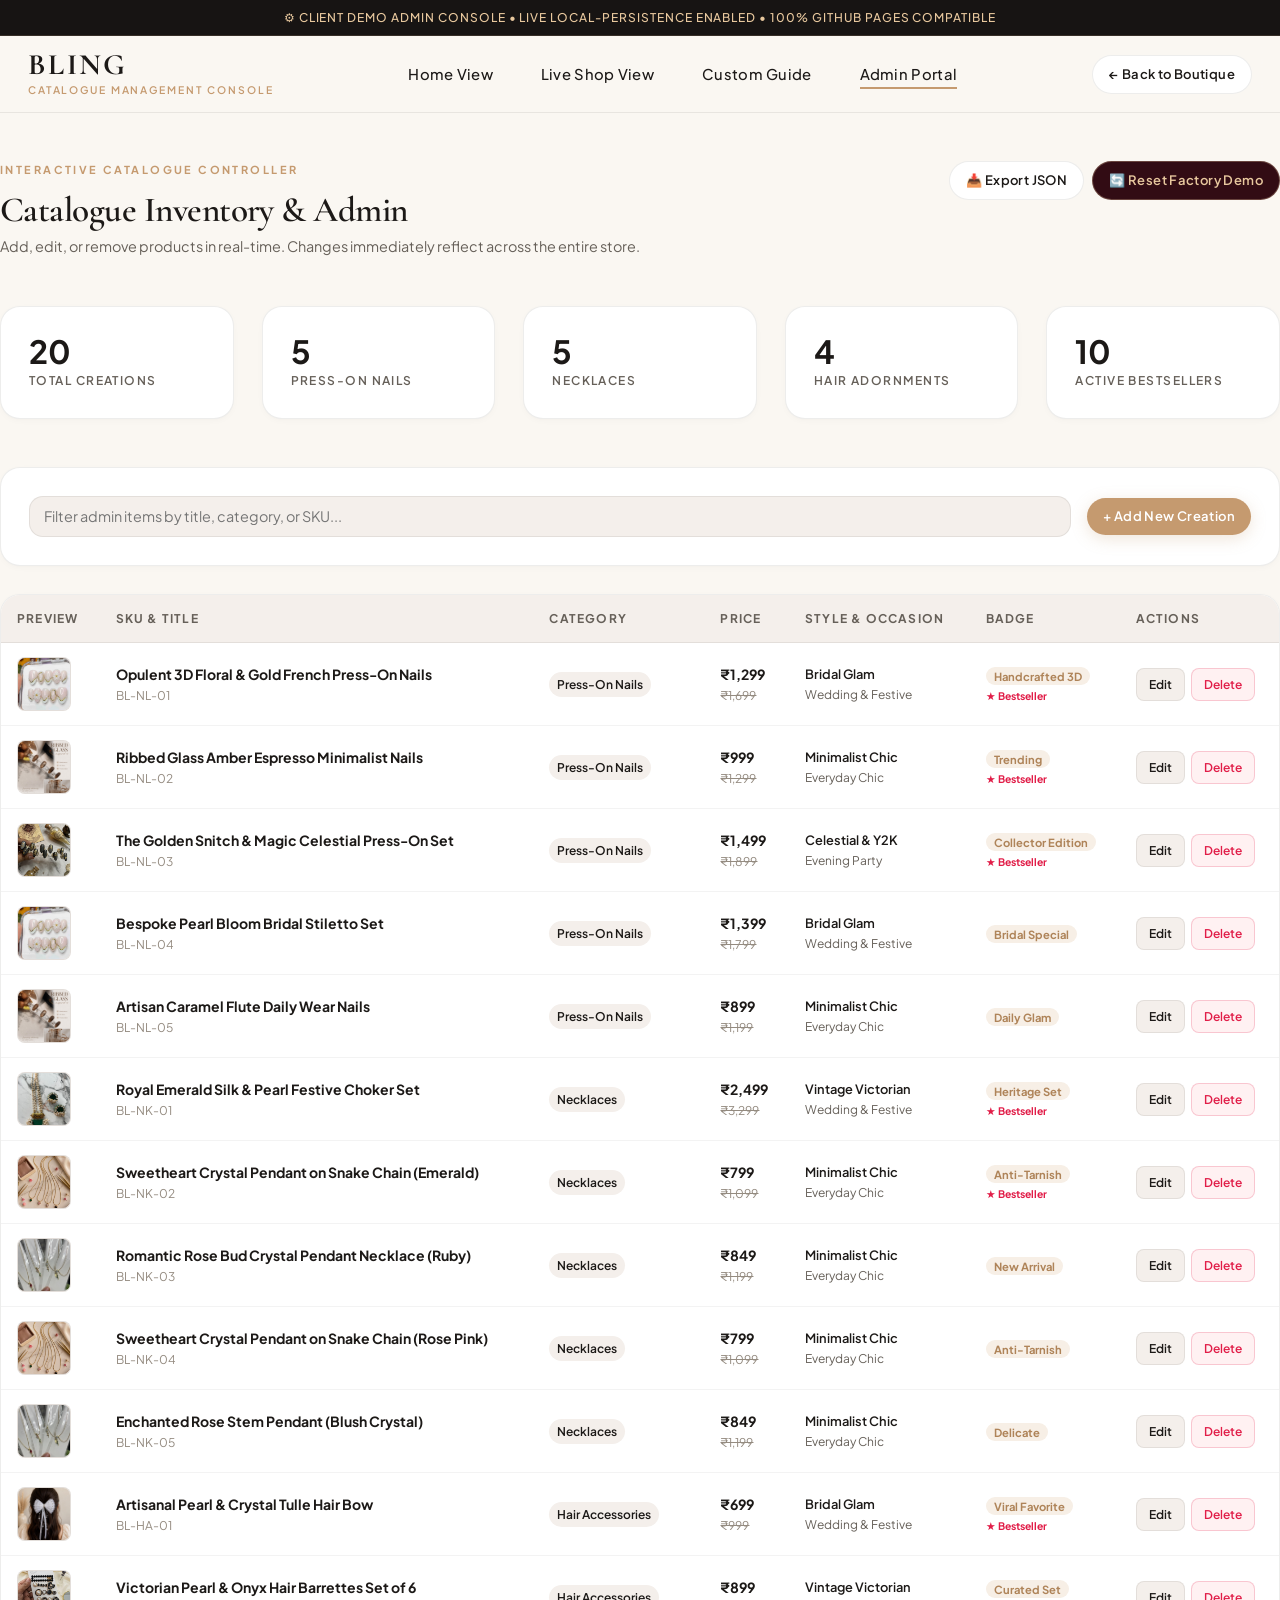
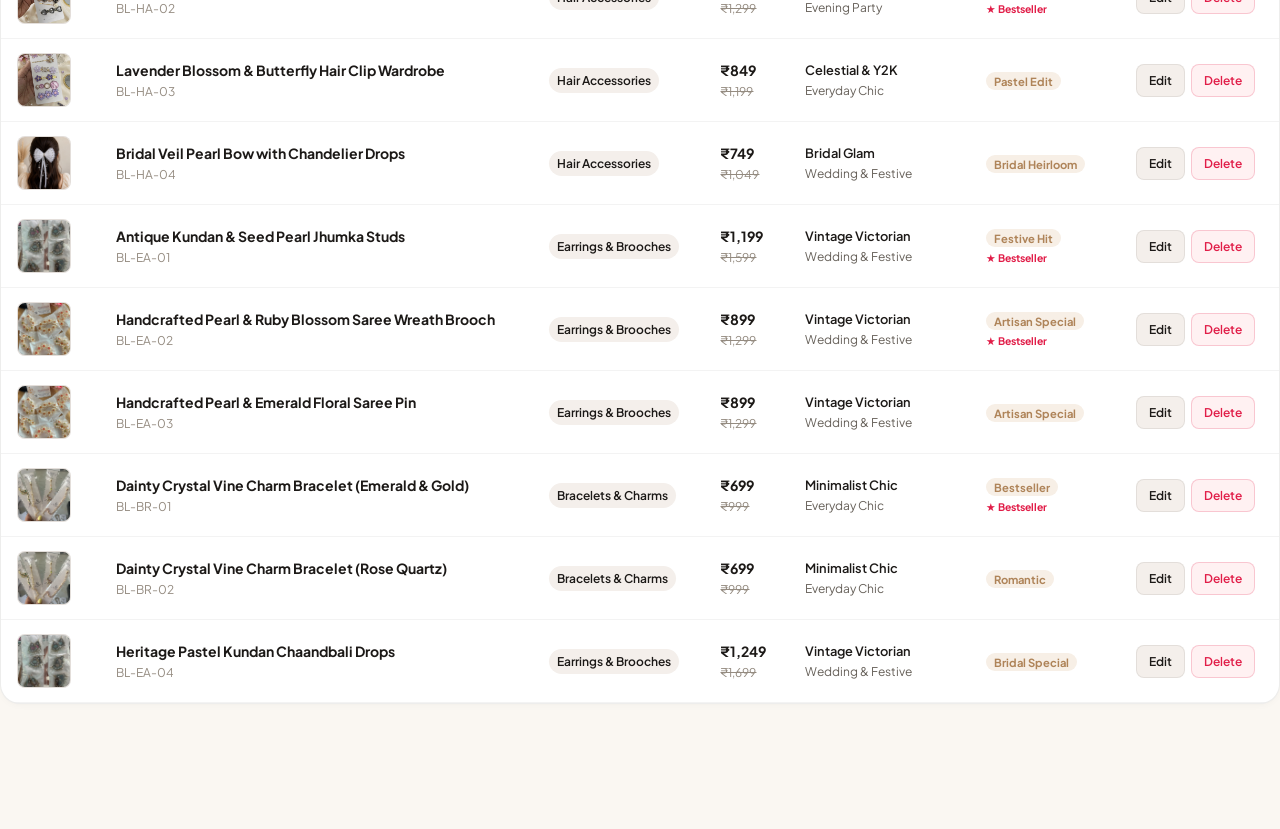
==== admin.html @ ae6ccb27 "First Commit" ====
<!DOCTYPE html>
<html lang="en">
<head>
  <meta charset="UTF-8" />
  <meta name="viewport" content="width=device-width, initial-scale=1.0" />
  <title>Admin Management Portal | BLING Boutique</title>
  <meta name="description" content="Manage the Bling Boutique catalogue. Add new handcrafted designs, edit prices and descriptions, or delete items. GitHub-Pages compatible." />
  
  <link rel="stylesheet" href="css/tokens.css" />
  <link rel="stylesheet" href="css/style.css" />
  <style>
    /* Admin Portal Aesthetics */
    .admin-dashboard {
      padding: var(--space-lg) 0 var(--space-2xl);
    }

    .admin-top-stats {
      display: grid;
      grid-template-columns: repeat(auto-fit, minmax(180px, 1fr));
      gap: var(--space-md);
      margin-bottom: var(--space-lg);
    }

    .stat-card {
      background: #FFFFFF;
      border: 1px solid var(--color-border);
      border-radius: var(--radius-lg);
      padding: var(--space-md);
      box-shadow: var(--shadow-sm);
    }

    .stat-value {
      font-size: 2rem;
      font-weight: 700;
      color: var(--color-text-main);
      line-height: 1;
      margin-bottom: 4px;
    }

    .stat-label {
      font-size: 0.75rem;
      text-transform: uppercase;
      letter-spacing: 0.12em;
      color: var(--color-text-muted);
      font-weight: 600;
    }

    .admin-toolbar {
      background: #FFFFFF;
      border: 1px solid var(--color-border);
      border-radius: var(--radius-lg);
      padding: var(--space-md);
      margin-bottom: var(--space-md);
      display: flex;
      flex-wrap: wrap;
      align-items: center;
      justify-content: space-between;
      gap: var(--space-sm);
      box-shadow: var(--shadow-sm);
    }

    .admin-table-container {
      background: #FFFFFF;
      border: 1px solid var(--color-border);
      border-radius: var(--radius-lg);
      overflow-x: auto;
      box-shadow: var(--shadow-sm);
    }

    .admin-table {
      width: 100%;
      border-collapse: collapse;
      text-align: left;
      font-size: 0.875rem;
    }

    .admin-table th {
      background: var(--color-bg-subtle);
      padding: 14px 16px;
      font-size: 0.75rem;
      text-transform: uppercase;
      letter-spacing: 0.1em;
      font-weight: 700;
      color: var(--color-text-muted);
      border-bottom: 1px solid var(--color-border);
    }

    .admin-table td {
      padding: 14px 16px;
      border-bottom: 1px solid rgba(28, 25, 23, 0.05);
      vertical-align: middle;
    }

    .admin-table tr:hover td {
      background: rgba(250, 247, 242, 0.6);
    }

    .thumb-cell {
      width: 54px;
      height: 54px;
      border-radius: var(--radius-sm);
      overflow: hidden;
      background: var(--color-bg-subtle);
      border: 1px solid var(--color-border);
    }

    .thumb-cell img {
      width: 100%;
      height: 100%;
      object-fit: cover;
    }

    .action-btn-group {
      display: flex;
      align-items: center;
      gap: 6px;
    }

    .btn-table-edit {
      padding: 6px 12px;
      border-radius: var(--radius-sm);
      background: var(--color-bg-subtle);
      color: var(--color-text-main);
      font-size: 0.75rem;
      font-weight: 600;
      border: 1px solid var(--color-border);
      transition: all var(--transition-fast);
    }

    .btn-table-edit:hover {
      background: var(--color-accent);
      color: #FFFFFF;
      border-color: var(--color-accent);
    }

    .btn-table-delete {
      padding: 6px 12px;
      border-radius: var(--radius-sm);
      background: #FFF1F2;
      color: #E11D48;
      font-size: 0.75rem;
      font-weight: 600;
      border: 1px solid rgba(225, 29, 72, 0.2);
      transition: all var(--transition-fast);
    }

    .btn-table-delete:hover {
      background: #E11D48;
      color: #FFFFFF;
    }

    /* Form Styles */
    .form-grid {
      display: grid;
      grid-template-columns: repeat(auto-fit, minmax(220px, 1fr));
      gap: var(--space-md);
      margin-bottom: var(--space-md);
    }

    .form-group label {
      display: block;
      font-size: 0.75rem;
      text-transform: uppercase;
      letter-spacing: 0.1em;
      font-weight: 700;
      color: var(--color-text-muted);
      margin-bottom: 6px;
    }

    .form-input, .form-select, .form-textarea {
      width: 100%;
      padding: 10px 14px;
      border-radius: var(--radius-md);
      background: var(--color-bg-subtle);
      border: 1px solid var(--color-border);
      font-size: 0.9rem;
      color: var(--color-text-main);
    }

    .form-input:focus, .form-select:focus, .form-textarea:focus {
      background: #FFFFFF;
      border-color: var(--color-accent);
      box-shadow: 0 0 0 3px var(--color-accent-glow);
    }

    .toast-notification {
      position: fixed;
      bottom: 24px;
      right: 24px;
      background: var(--color-luxury-band);
      color: var(--color-luxury-gold);
      padding: 12px 20px;
      border-radius: var(--radius-pill);
      font-size: 0.875rem;
      font-weight: 600;
      box-shadow: var(--shadow-hover);
      z-index: 150;
      display: flex;
      align-items: center;
      gap: 10px;
      transform: translateY(100px);
      opacity: 0;
      transition: all var(--transition-normal);
    }

    .toast-notification.show {
      transform: translateY(0);
      opacity: 1;
    }
  </style>
</head>
<body>

  <!-- Top Announcement Ribbon -->
  <div class="announcement-bar" style="background: #171413;">
    <span>⚙️ CLIENT DEMO ADMIN CONSOLE • LIVE LOCAL-PERSISTENCE ENABLED • 100% GITHUB PAGES COMPATIBLE</span>
  </div>

  <!-- Global Header -->
  <header class="site-header">
    <div class="container nav-wrap">
      <a href="index.html" class="brand-logo" aria-label="Bling Boutique Home">
        <span class="brand-name">BLING</span>
        <span class="brand-tagline">Catalogue Management Console</span>
      </a>

      <nav aria-label="Main Navigation">
        <ul class="nav-links">
          <li><a href="index.html" class="nav-link">Home View</a></li>
          <li><a href="shop.html" class="nav-link">Live Shop View</a></li>
          <li><a href="guide.html" class="nav-link">Custom Guide</a></li>
          <li><a href="admin.html" class="nav-link active">Admin Portal</a></li>
        </ul>
      </nav>

      <div class="header-actions">
        <a href="shop.html" class="btn btn-secondary btn-sm">
          ← Back to Boutique
        </a>
      </div>
    </div>
  </header>

  <!-- Admin Dashboard Container -->
  <main class="container admin-dashboard">
    
    <!-- Top Bar: Title & Demo Controls -->
    <div style="display: flex; justify-content: space-between; align-items: flex-start; margin-bottom: var(--space-lg); flex-wrap: wrap; gap: var(--space-sm);">
      <div>
        <span class="text-eyebrow">Interactive Catalogue Controller</span>
        <h1 class="text-h1" style="font-size: 2.2rem; margin-bottom: 4px;">Catalogue Inventory & Admin</h1>
        <p class="text-muted" style="font-size: 0.9rem;">
          Add, edit, or remove products in real-time. Changes immediately reflect across the entire store.
        </p>
      </div>

      <!-- Pitch Demo Reset & Export Buttons -->
      <div style="display: flex; gap: 8px; flex-wrap: wrap;">
        <button id="btn-export-json" class="btn btn-secondary btn-sm" title="Download current catalog as JSON">
          📥 Export JSON
        </button>
        <button id="btn-reset-demo" class="btn btn-wine btn-sm" title="Restore initial 20-item factory catalogue">
          🔄 Reset Factory Demo
        </button>
      </div>
    </div>

    <!-- Summary Metrics -->
    <div class="admin-top-stats">
      <div class="stat-card">
        <div class="stat-value" id="stat-total-products">20</div>
        <div class="stat-label">Total Creations</div>
      </div>
      <div class="stat-card">
        <div class="stat-value" id="stat-total-nails">5</div>
        <div class="stat-label">Press-On Nails</div>
      </div>
      <div class="stat-card">
        <div class="stat-value" id="stat-total-necklaces">5</div>
        <div class="stat-label">Necklaces</div>
      </div>
      <div class="stat-card">
        <div class="stat-value" id="stat-total-hair">4</div>
        <div class="stat-label">Hair Adornments</div>
      </div>
      <div class="stat-card">
        <div class="stat-value" id="stat-total-bestsellers">8</div>
        <div class="stat-label">Active Bestsellers</div>
      </div>
    </div>

    <!-- Action Toolbar & Search -->
    <div class="admin-toolbar">
      <div style="flex: 1; min-width: 260px;">
        <input 
          type="text" 
          id="admin-search-input" 
          class="form-input" 
          placeholder="Filter admin items by title, category, or SKU..."
          style="padding: 8px 14px;"
        />
      </div>

      <div style="display: flex; gap: 10px; align-items: center;">
        <button id="btn-open-add-modal" class="btn btn-primary btn-sm">
          + Add New Creation
        </button>
      </div>
    </div>

    <!-- Inventory Table View -->
    <div class="admin-table-container">
      <table class="admin-table">
        <thead>
          <tr>
            <th>Preview</th>
            <th>SKU & Title</th>
            <th>Category</th>
            <th>Price</th>
            <th>Style & Occasion</th>
            <th>Badge</th>
            <th>Actions</th>
          </tr>
        </thead>
        <tbody id="admin-table-body">
          <!-- Injected via js/admin.js -->
        </tbody>
      </table>
    </div>

  </main>

  <!-- Add / Edit Product Modal -->
  <div id="product-form-modal" class="modal-overlay" role="dialog" aria-modal="true">
    <div class="modal-container" style="max-width: 680px;">
      <button class="modal-close-btn" id="close-form-modal">✕</button>
      
      <h2 id="modal-form-title" class="text-h2" style="font-size: 1.6rem; margin-bottom: var(--space-md);">
        Add New Creation
      </h2>

      <form id="product-admin-form">
        <input type="hidden" id="form-product-id" value="" />

        <div class="form-grid">
          <div class="form-group" style="grid-column: 1 / -1;">
            <label for="form-title">Product Title *</label>
            <input type="text" id="form-title" class="form-input" placeholder="e.g. Celestial Golden Snitch Press-On Set" required />
          </div>

          <div class="form-group">
            <label for="form-category">Category *</label>
            <select id="form-category" class="form-select" required>
              <option value="nails">Press-On Nails</option>
              <option value="necklaces">Necklaces</option>
              <option value="hair">Hair Accessories</option>
              <option value="earrings">Earrings & Brooches</option>
              <option value="bracelets">Bracelets & Charms</option>
            </select>
          </div>

          <div class="form-group">
            <label for="form-price">Price (₹) *</label>
            <input type="number" id="form-price" class="form-input" placeholder="e.g. 1299" required min="100" />
          </div>

          <div class="form-group">
            <label for="form-orig-price">Original / MRP (₹)</label>
            <input type="number" id="form-orig-price" class="form-input" placeholder="e.g. 1699" min="100" />
          </div>

          <div class="form-group">
            <label for="form-style">Aesthetic Style</label>
            <select id="form-style" class="form-select">
              <option value="Bridal Glam">Bridal Glam</option>
              <option value="Minimalist Chic">Minimalist Chic</option>
              <option value="Vintage Victorian">Vintage Victorian</option>
              <option value="Celestial & Y2K">Celestial & Y2K</option>
            </select>
          </div>

          <div class="form-group">
            <label for="form-occasion">Occasion</label>
            <select id="form-occasion" class="form-select">
              <option value="Wedding & Festive">Wedding & Festive</option>
              <option value="Everyday Chic">Everyday Chic</option>
              <option value="Evening Party">Evening Party</option>
            </select>
          </div>

          <div class="form-group">
            <label for="form-badge">Card Badge</label>
            <input type="text" id="form-badge" class="form-input" placeholder="e.g. Handcrafted, Bestseller, New" />
          </div>
        </div>

        <!-- Image Selection: URL or Local Upload -->
        <div style="background: var(--color-bg-subtle); padding: 14px; border-radius: var(--radius-md); margin-bottom: var(--space-md); border: 1px solid var(--color-border);">
          <label style="display: block; font-size: 0.75rem; text-transform: uppercase; letter-spacing: 0.1em; font-weight: 700; color: var(--color-text-muted); margin-bottom: 6px;">
            Product Photography Source *
          </label>
          
          <div style="display: flex; gap: 10px; margin-bottom: 8px;">
            <input type="text" id="form-image-url" class="form-input" placeholder="Image URL or SampleImages path..." style="background: #FFFFFF;" />
          </div>

          <div style="display: flex; align-items: center; gap: 10px;">
            <span style="font-size: 0.75rem; color: var(--color-text-muted);">OR Upload from Device:</span>
            <input type="file" id="form-image-file" accept="image/*" style="font-size: 0.8rem;" />
          </div>

          <!-- Live Image Preview -->
          <div id="form-image-preview-box" style="margin-top: 10px; width: 80px; height: 80px; border-radius: var(--radius-sm); overflow: hidden; border: 1px solid var(--color-border); background: #FFFFFF; display: none;">
            <img id="form-image-preview-img" src="" style="width: 100%; height: 100%; object-fit: cover;" alt="Preview" />
          </div>
        </div>

        <div class="form-group" style="margin-bottom: var(--space-md);">
          <label for="form-description">Description & Details</label>
          <textarea id="form-description" class="form-textarea" rows="3" placeholder="Describe the handcrafted details, materials used, wear durability, and customization options..."></textarea>
        </div>

        <div style="display: flex; align-items: center; gap: 8px; margin-bottom: var(--space-lg);">
          <input type="checkbox" id="form-is-bestseller" style="width: 18px; height: 18px;" />
          <label for="form-is-bestseller" style="font-size: 0.875rem; font-weight: 600; cursor: pointer;">
            Feature as Bestseller on Flagship Home Page
          </label>
        </div>

        <div style="display: flex; justify-content: flex-end; gap: 10px;">
          <button type="button" class="btn btn-secondary btn-sm" id="btn-cancel-form">Cancel</button>
          <button type="submit" class="btn btn-primary btn-sm">Save Creation</button>
        </div>
      </form>
    </div>
  </div>

  <!-- Toast Alert -->
  <div id="toast" class="toast-notification">
    <span id="toast-message">Catalogue updated successfully!</span>
  </div>

  <!-- Scripts -->
  <script src="js/storage.js"></script>
  <script src="js/admin.js"></script>
</body>
</html>
---- css/tokens.css ----
/* ==========================================================================
   💎 BLING BOUTIQUE DESIGN TOKENS
   Tailored for Luxury Handcrafted Press-On Nails & Bespoke Jewelry
   ========================================================================== */

:root {
  /* --- Primary Color Palette --- */
  --color-bg-primary: #FAF7F2;       /* Warm editorial alabaster */
  --color-bg-surface: #FFFFFF;       /* Pure white card backgrounds */
  --color-bg-subtle: #F4EFEB;        /* Soft neutral card background */
  --color-bg-warm: #EFE8DF;          /* Warm contrast section background */
  
  --color-text-main: #1C1917;        /* Deep warm onyx (never pure #000) */
  --color-text-muted: #666059;       /* Secondary readable slate */
  --color-text-light: #948B80;       /* Footnotes, borders, badges */
  
  --color-accent: #C59A6F;           /* Artisan champagne gold */
  --color-accent-hover: #AF8459;     /* Deep gold hover */
  --color-accent-light: #F7EFE6;     /* Subtle tinted background badge */
  --color-accent-glow: rgba(197, 154, 111, 0.25);
  
  --color-luxury-band: #320C14;      /* Deep royal wine / burgundy */
  --color-luxury-band-dark: #22080D; /* Deepest burgundy for borders */
  --color-luxury-gold: #E8C89E;      /* Bright gold accent for dark bands */
  
  --color-success: #25D366;          /* WhatsApp brand green */
  --color-success-hover: #20BA5A;
  --color-danger: #D32F2F;
  
  --color-border: rgba(28, 25, 23, 0.08); /* 1px subtle hairline border */
  --color-border-hover: rgba(197, 154, 111, 0.45);
  --color-border-focus: #C59A6F;

  /* --- Typography Scale (Google Fonts) --- */
  --font-heading: 'Cormorant Garamond', Georgia, serif;
  --font-body: 'Plus Jakarta Sans', system-ui, -apple-system, BlinkMacSystemFont, 'Segoe UI', Roboto, sans-serif;
  --font-accent: 'Playfair Display', Georgia, serif;

  /* --- Fluid Spacing Scale (Mobile 320px -> Desktop 1440px) --- */
  --space-2xs: clamp(0.25rem, 0.2vw + 0.2rem, 0.375rem); /* 4px -> 6px */
  --space-xs:  clamp(0.5rem, 0.4vw + 0.4rem, 0.75rem);   /* 8px -> 12px */
  --space-sm:  clamp(0.75rem, 0.6vw + 0.6rem, 1rem);     /* 12px -> 16px */
  --space-md:  clamp(1.25rem, 1vw + 1rem, 1.75rem);      /* 20px -> 28px */
  --space-lg:  clamp(2rem, 2vw + 1.5rem, 3rem);          /* 32px -> 48px */
  --space-xl:  clamp(3.5rem, 4vw + 2.5rem, 5.5rem);      /* 56px -> 88px */
  --space-2xl: clamp(4.5rem, 6vw + 3rem, 8rem);          /* 72px -> 128px */

  /* --- Fluid Typography Scaling --- */
  --text-display: clamp(2.5rem, 5.5vw + 1rem, 4.75rem);   /* 40px -> 76px */
  --text-h1: clamp(2rem, 4vw + 1rem, 3.5rem);             /* 32px -> 56px */
  --text-h2: clamp(1.6rem, 2.8vw + 0.8rem, 2.5rem);       /* 26px -> 40px */
  --text-h3: clamp(1.25rem, 1.5vw + 0.75rem, 1.75rem);    /* 20px -> 28px */
  --text-h4: clamp(1rem, 0.8vw + 0.8rem, 1.25rem);        /* 16px -> 20px */
  --text-body: clamp(0.9375rem, 0.25vw + 0.875rem, 1.0625rem); /* 15px -> 17px */
  --text-sm: clamp(0.8125rem, 0.2vw + 0.75rem, 0.875rem); /* 13px -> 14px */
  --text-xs: 0.75rem;                                      /* 12px */
  --text-eyebrow: 0.6875rem;                               /* 11px uppercase */

  /* --- Elevation & Shadows --- */
  --shadow-sm: 0 2px 8px -2px rgba(28, 25, 23, 0.04), 0 1px 3px -1px rgba(28, 25, 23, 0.02);
  --shadow-card: 0 12px 32px -6px rgba(28, 25, 23, 0.06), 0 4px 12px -2px rgba(28, 25, 23, 0.03);
  --shadow-hover: 0 20px 48px -10px rgba(197, 154, 111, 0.2), 0 8px 24px -4px rgba(28, 25, 23, 0.06);
  --shadow-glass: 0 16px 36px -4px rgba(28, 25, 23, 0.12);
  --shadow-drawer: 0 25px 50px -12px rgba(28, 25, 23, 0.25);

  /* --- Border Radii --- */
  --radius-sm: 8px;
  --radius-md: 14px;
  --radius-lg: 20px;
  --radius-xl: 28px;
  --radius-pill: 9999px;

  /* --- Transitions & Animations --- */
  --ease-spring: cubic-bezier(0.16, 1, 0.3, 1);
  --ease-smooth: cubic-bezier(0.4, 0, 0.2, 1);
  --transition-fast: 180ms var(--ease-spring);
  --transition-normal: 300ms var(--ease-spring);
  --transition-smooth: 450ms var(--ease-spring);
  --transition-macro: 700ms var(--ease-spring);

  /* --- Container Max Widths --- */
  --container-max: 1320px;
  --container-narrow: 980px;
}
---- css/style.css ----
/* ==========================================================================
   💎 BLING BOUTIQUE MASTER STYLESHEET
   Luxury Editorial Aesthetic for Custom Nails & Handcrafted Adornments
   ========================================================================== */

@import url('https://fonts.googleapis.com/css2?family=Cormorant+Garamond:ital,wght@0,400;0,500;0,600;0,700;1,400&family=Plus+Jakarta+Sans:wght@300;400;500;600;700&display=swap');
@import url('./tokens.css');

/* --- Modern High-Performance Reset --- */
*, *::before, *::after {
  box-sizing: border-box;
  margin: 0;
  padding: 0;
}

html {
  -webkit-text-size-adjust: 100%;
  scroll-behavior: smooth;
  scroll-padding-top: 90px;
}

body {
  min-height: 100vh;
  min-height: 100dvh;
  background-color: var(--color-bg-primary);
  color: var(--color-text-main);
  font-family: var(--font-body);
  -webkit-font-smoothing: antialiased;
  -moz-osx-font-smoothing: grayscale;
  text-rendering: optimizeLegibility;
  overflow-x: hidden;
  line-height: 1.6;
}

img, picture, svg {
  display: block;
  max-width: 100%;
  height: auto;
}

a {
  color: inherit;
  text-decoration: none;
  transition: color var(--transition-fast);
}

button {
  font: inherit;
  cursor: pointer;
  border: none;
  background: none;
  outline: none;
}

input, select, textarea {
  font: inherit;
  color: inherit;
  border: none;
  outline: none;
}

/* Eliminate tap highlight on mobile */
* {
  -webkit-tap-highlight-color: transparent;
}

/* Accessibility Focus Ring */
:focus-visible {
  outline: 2px solid var(--color-accent);
  outline-offset: 3px;
  border-radius: var(--radius-sm);
}

/* --- Container & Layout Helpers --- */
.container {
  width: 100%;
  max-width: var(--container-max);
  margin: 0 auto;
  padding: 0 var(--space-md);
}

.container-narrow {
  width: 100%;
  max-width: var(--container-narrow);
  margin: 0 auto;
  padding: 0 var(--space-md);
}

.section {
  padding: var(--space-xl) 0;
}

.section-header {
  text-align: center;
  max-width: 680px;
  margin: 0 auto var(--space-lg);
}

/* --- Typography --- */
h1, h2, h3, h4, .font-heading {
  font-family: var(--font-heading);
  color: var(--color-text-main);
  line-height: 1.15;
  font-weight: 500;
}

.text-display {
  font-size: var(--text-display);
  font-weight: 600;
  letter-spacing: -0.02em;
  line-height: 1.05;
}

.text-h1 {
  font-size: var(--text-h1);
  font-weight: 600;
  letter-spacing: -0.015em;
}

.text-h2 {
  font-size: var(--text-h2);
  font-weight: 500;
  letter-spacing: -0.01em;
}

.text-h3 {
  font-size: var(--text-h3);
  font-weight: 600;
}

.text-eyebrow {
  font-family: var(--font-body);
  font-size: var(--text-eyebrow);
  text-transform: uppercase;
  letter-spacing: 0.22em;
  font-weight: 700;
  color: var(--color-accent);
  display: block;
  margin-bottom: var(--space-xs);
}

.text-lead {
  font-size: clamp(1.05rem, 0.4vw + 1rem, 1.25rem);
  color: var(--color-text-muted);
  line-height: 1.6;
}

.text-muted {
  color: var(--color-text-muted);
}

/* --- Announcement Ribbon --- */
.announcement-bar {
  background: var(--color-luxury-band);
  color: var(--color-luxury-gold);
  padding: 8px var(--space-sm);
  font-size: var(--text-xs);
  letter-spacing: 0.08em;
  text-align: center;
  font-weight: 500;
  border-bottom: 1px solid rgba(232, 200, 158, 0.15);
  display: flex;
  justify-content: center;
  align-items: center;
  gap: var(--space-md);
}

.announcement-bar a {
  color: #FFFFFF;
  text-decoration: underline;
  text-underline-offset: 3px;
}

/* --- Global Header & Navigation --- */
.site-header {
  position: sticky;
  top: 0;
  z-index: 90;
  background: rgba(250, 247, 242, 0.92);
  backdrop-filter: blur(14px);
  -webkit-backdrop-filter: blur(14px);
  border-bottom: 1px solid var(--color-border);
  transition: box-shadow var(--transition-normal);
}

.site-header.scrolled {
  box-shadow: var(--shadow-sm);
}

.nav-wrap {
  display: flex;
  align-items: center;
  justify-content: space-between;
  height: 76px;
}

.brand-logo {
  display: flex;
  flex-direction: column;
  align-items: flex-start;
}

.brand-name {
  font-family: var(--font-heading);
  font-size: 1.85rem;
  font-weight: 700;
  letter-spacing: 0.08em;
  color: var(--color-text-main);
  line-height: 1;
}

.brand-tagline {
  font-size: 0.65rem;
  text-transform: uppercase;
  letter-spacing: 0.18em;
  color: var(--color-accent);
  font-weight: 600;
  margin-top: 3px;
}

.nav-links {
  display: none;
  list-style: none;
  align-items: center;
  gap: var(--space-lg);
}

@media (min-width: 900px) {
  .nav-links {
    display: flex;
  }
}

.nav-link {
  font-size: 0.925rem;
  font-weight: 500;
  color: var(--color-text-main);
  position: relative;
  padding: 6px 0;
  letter-spacing: 0.02em;
}

.nav-link::after {
  content: '';
  position: absolute;
  bottom: 0;
  left: 0;
  width: 0%;
  height: 2px;
  background-color: var(--color-accent);
  transition: width var(--transition-normal);
}

.nav-link:hover::after,
.nav-link.active::after {
  width: 100%;
}

.nav-link.badge-link {
  display: inline-flex;
  align-items: center;
  gap: 6px;
}

.nav-link .badge-pulse {
  background: var(--color-luxury-band);
  color: var(--color-luxury-gold);
  font-size: 0.65rem;
  padding: 2px 7px;
  border-radius: var(--radius-pill);
  font-weight: 700;
  letter-spacing: 0.05em;
}

.header-actions {
  display: flex;
  align-items: center;
  gap: var(--space-sm);
}

.action-icon-btn {
  width: 44px;
  height: 44px;
  display: inline-flex;
  align-items: center;
  justify-content: center;
  border-radius: var(--radius-pill);
  color: var(--color-text-main);
  background: var(--color-bg-surface);
  border: 1px solid var(--color-border);
  transition: all var(--transition-fast);
  position: relative;
}

.action-icon-btn:hover {
  border-color: var(--color-accent);
  color: var(--color-accent);
  transform: translateY(-2px);
  box-shadow: var(--shadow-sm);
}

.action-badge-count {
  position: absolute;
  top: -2px;
  right: -2px;
  background: var(--color-accent);
  color: #FFFFFF;
  font-size: 0.65rem;
  font-weight: 700;
  width: 18px;
  height: 18px;
  border-radius: 50%;
  display: flex;
  align-items: center;
  justify-content: center;
}

.mobile-menu-btn {
  display: inline-flex;
  align-items: center;
  justify-content: center;
  width: 44px;
  height: 44px;
  border-radius: var(--radius-md);
  border: 1px solid var(--color-border);
  background: var(--color-bg-surface);
  color: var(--color-text-main);
}

@media (min-width: 900px) {
  .mobile-menu-btn {
    display: none;
  }
}

/* Mobile Slide-Out Drawer */
.mobile-drawer {
  position: fixed;
  top: 0;
  right: -100%;
  width: 84%;
  max-width: 360px;
  height: 100vh;
  height: 100dvh;
  background: var(--color-bg-primary);
  z-index: 100;
  box-shadow: var(--shadow-drawer);
  transition: right var(--transition-smooth);
  display: flex;
  flex-direction: column;
  padding: var(--space-md);
  overflow-y: auto;
}

.mobile-drawer.open {
  right: 0;
}

.mobile-drawer-header {
  display: flex;
  align-items: center;
  justify-content: space-between;
  padding-bottom: var(--space-md);
  border-bottom: 1px solid var(--color-border);
  margin-bottom: var(--space-md);
}

.mobile-drawer-nav {
  list-style: none;
  display: flex;
  flex-direction: column;
  gap: var(--space-sm);
}

.mobile-drawer-nav a {
  display: block;
  font-family: var(--font-heading);
  font-size: 1.4rem;
  padding: 8px 0;
  border-bottom: 1px solid rgba(28, 25, 23, 0.04);
}

.backdrop-overlay {
  position: fixed;
  inset: 0;
  background: rgba(18, 15, 13, 0.45);
  backdrop-filter: blur(4px);
  -webkit-backdrop-filter: blur(4px);
  z-index: 95;
  opacity: 0;
  visibility: hidden;
  transition: all var(--transition-normal);
}

.backdrop-overlay.active {
  opacity: 1;
  visibility: visible;
}

/* --- Buttons & Interactive Elements --- */
.btn {
  display: inline-flex;
  align-items: center;
  justify-content: center;
  gap: 8px;
  font-size: 0.9375rem;
  font-weight: 600;
  letter-spacing: 0.03em;
  padding: 13px 26px;
  border-radius: var(--radius-pill);
  transition: all var(--transition-fast);
  text-align: center;
  white-space: nowrap;
}

.btn-primary {
  background: var(--color-accent);
  color: #FFFFFF;
  box-shadow: 0 4px 16px var(--color-accent-glow);
}

.btn-primary:hover {
  background: var(--color-accent-hover);
  transform: translateY(-2px);
  box-shadow: 0 8px 24px var(--color-accent-glow);
}

.btn-secondary {
  background: var(--color-bg-surface);
  color: var(--color-text-main);
  border: 1px solid var(--color-border);
}

.btn-secondary:hover {
  border-color: var(--color-accent);
  color: var(--color-accent);
  transform: translateY(-2px);
}

.btn-wine {
  background: var(--color-luxury-band);
  color: var(--color-luxury-gold);
  border: 1px solid rgba(232, 200, 158, 0.3);
}

.btn-wine:hover {
  background: var(--color-luxury-band-dark);
  border-color: var(--color-luxury-gold);
  transform: translateY(-2px);
}

.btn-whatsapp {
  background: var(--color-success);
  color: #FFFFFF;
  box-shadow: 0 4px 16px rgba(37, 211, 102, 0.35);
}

.btn-whatsapp:hover {
  background: var(--color-success-hover);
  transform: translateY(-2px);
  box-shadow: 0 8px 24px rgba(37, 211, 102, 0.45);
}

.btn-sm {
  padding: 8px 16px;
  font-size: 0.8125rem;
}

/* --- Double Bezel Luxury Product Card --- */
.product-card {
  position: relative;
  background: var(--color-bg-surface);
  border: 1px solid var(--color-border);
  border-radius: var(--radius-lg);
  padding: var(--space-xs);
  transition: transform var(--transition-smooth), box-shadow var(--transition-smooth), border-color var(--transition-smooth);
  display: flex;
  flex-direction: column;
  height: 100%;
}

.product-card:hover {
  transform: translateY(-6px);
  box-shadow: var(--shadow-hover);
  border-color: var(--color-border-hover);
}

.product-image-wrap {
  position: relative;
  width: 100%;
  aspect-ratio: 1 / 1;
  border-radius: calc(var(--radius-lg) - var(--space-xs));
  overflow: hidden;
  background: var(--color-bg-subtle);
}

.product-image-wrap img {
  width: 100%;
  height: 100%;
  object-fit: cover;
  transition: transform var(--transition-macro);
}

.product-card:hover .product-image-wrap img {
  transform: scale(1.08);
}

.product-badge {
  position: absolute;
  top: 12px;
  left: 12px;
  background: rgba(255, 255, 255, 0.9);
  backdrop-filter: blur(8px);
  -webkit-backdrop-filter: blur(8px);
  padding: 4px 10px;
  border-radius: var(--radius-pill);
  font-size: var(--text-eyebrow);
  font-weight: 700;
  letter-spacing: 0.08em;
  color: var(--color-text-main);
  border: 1px solid rgba(255, 255, 255, 0.6);
  z-index: 2;
}

.product-wishlist-btn {
  position: absolute;
  top: 12px;
  right: 12px;
  width: 34px;
  height: 34px;
  border-radius: 50%;
  background: rgba(255, 255, 255, 0.9);
  backdrop-filter: blur(8px);
  display: flex;
  align-items: center;
  justify-content: center;
  border: 1px solid rgba(255, 255, 255, 0.6);
  color: var(--color-text-muted);
  transition: all var(--transition-fast);
  z-index: 2;
}

.product-wishlist-btn:hover,
.product-wishlist-btn.active {
  color: #E11D48;
  transform: scale(1.1);
}

.product-details {
  padding: var(--space-sm) var(--space-2xs) var(--space-2xs);
  display: flex;
  flex-direction: column;
  flex-grow: 1;
  gap: 6px;
}

.product-category-tag {
  font-size: var(--text-xs);
  text-transform: uppercase;
  letter-spacing: 0.12em;
  color: var(--color-accent);
  font-weight: 600;
}

.product-title {
  font-family: var(--font-heading);
  font-size: 1.25rem;
  font-weight: 600;
  line-height: 1.25;
  color: var(--color-text-main);
  display: -webkit-box;
  -webkit-line-clamp: 2;
  -webkit-box-orient: vertical;
  overflow: hidden;
}

.product-meta {
  display: flex;
  align-items: center;
  justify-content: space-between;
  margin-top: auto;
  padding-top: var(--space-xs);
}

.price-wrap {
  display: flex;
  align-items: baseline;
  gap: 8px;
}

.current-price {
  font-size: 1.15rem;
  font-weight: 700;
  color: var(--color-text-main);
}

.original-price {
  font-size: 0.85rem;
  color: var(--color-text-light);
  text-decoration: line-through;
}

.product-card-actions {
  display: grid;
  grid-template-columns: 1fr auto;
  gap: 8px;
  margin-top: var(--space-xs);
}

/* --- Responsive Product Grids --- */
.product-grid {
  display: grid;
  grid-template-columns: 1fr;
  gap: var(--space-md);
}

@media (min-width: 480px) {
  .product-grid {
    grid-template-columns: repeat(2, 1fr);
    gap: var(--space-md);
  }
}

@media (min-width: 768px) {
  .product-grid {
    grid-template-columns: repeat(3, 1fr);
    gap: var(--space-lg);
  }
}

@media (min-width: 1140px) {
  .product-grid {
    grid-template-columns: repeat(4, 1fr);
  }
}

/* --- Curated Collection Cards (Hero / Index) --- */
.collection-grid {
  display: grid;
  grid-template-columns: 1fr;
  gap: var(--space-md);
}

@media (min-width: 600px) {
  .collection-grid {
    grid-template-columns: repeat(2, 1fr);
  }
}

@media (min-width: 1024px) {
  .collection-grid {
    grid-template-columns: repeat(4, 1fr);
  }
}

.collection-card {
  position: relative;
  border-radius: var(--radius-xl);
  overflow: hidden;
  aspect-ratio: 4 / 5;
  background: var(--color-bg-subtle);
  border: 1px solid var(--color-border);
  transition: transform var(--transition-smooth), box-shadow var(--transition-smooth);
}

.collection-card:hover {
  transform: translateY(-8px);
  box-shadow: var(--shadow-hover);
}

.collection-card img {
  width: 100%;
  height: 100%;
  object-fit: cover;
  transition: transform var(--transition-macro);
}

.collection-card:hover img {
  transform: scale(1.08);
}

.collection-card-overlay {
  position: absolute;
  inset: 0;
  background: linear-gradient(180deg, rgba(28, 25, 23, 0.05) 0%, rgba(28, 25, 23, 0.75) 100%);
  display: flex;
  flex-direction: column;
  justify-content: flex-end;
  padding: var(--space-md);
  color: #FFFFFF;
}

.collection-title {
  font-family: var(--font-heading);
  font-size: 1.65rem;
  font-weight: 600;
  margin-bottom: 4px;
}

.collection-link {
  font-size: 0.8125rem;
  letter-spacing: 0.12em;
  text-transform: uppercase;
  color: var(--color-luxury-gold);
  display: inline-flex;
  align-items: center;
  gap: 6px;
  font-weight: 600;
}

/* --- Trust & Heritage Band --- */
.trust-band {
  background: var(--color-luxury-band);
  color: #FFFFFF;
  padding: var(--space-lg) 0;
  border-top: 1px solid var(--color-luxury-band-dark);
  border-bottom: 1px solid var(--color-luxury-band-dark);
}

.trust-grid {
  display: grid;
  grid-template-columns: 1fr;
  gap: var(--space-md);
}

@media (min-width: 600px) {
  .trust-grid {
    grid-template-columns: repeat(2, 1fr);
  }
}

@media (min-width: 1024px) {
  .trust-grid {
    grid-template-columns: repeat(4, 1fr);
  }
}

.trust-item {
  display: flex;
  align-items: center;
  gap: var(--space-sm);
  padding: var(--space-xs) 0;
}

.trust-icon-box {
  width: 50px;
  height: 50px;
  border-radius: var(--radius-md);
  background: rgba(232, 200, 158, 0.1);
  border: 1px solid rgba(232, 200, 158, 0.25);
  display: flex;
  align-items: center;
  justify-content: center;
  color: var(--color-luxury-gold);
  flex-shrink: 0;
}

.trust-title {
  font-family: var(--font-heading);
  font-size: 1.15rem;
  font-weight: 600;
  color: #FFFFFF;
  margin-bottom: 2px;
}

.trust-desc {
  font-size: 0.8rem;
  color: rgba(255, 255, 255, 0.7);
}

/* --- Filter Bar & Filter Pills --- */
.filter-wrapper {
  background: var(--color-bg-surface);
  border: 1px solid var(--color-border);
  border-radius: var(--radius-lg);
  padding: var(--space-sm);
  margin-bottom: var(--space-lg);
  box-shadow: var(--shadow-sm);
}

.filter-pills-row {
  display: flex;
  align-items: center;
  gap: 8px;
  overflow-x: auto;
  padding-bottom: 4px;
  scrollbar-width: none;
}

.filter-pills-row::-webkit-scrollbar {
  display: none;
}

.filter-pill {
  padding: 8px 18px;
  border-radius: var(--radius-pill);
  font-size: 0.875rem;
  font-weight: 500;
  background: var(--color-bg-subtle);
  color: var(--color-text-muted);
  border: 1px solid transparent;
  transition: all var(--transition-fast);
  white-space: nowrap;
}

.filter-pill:hover {
  color: var(--color-text-main);
  background: #FFFFFF;
  border-color: var(--color-border);
}

.filter-pill.active {
  background: var(--color-text-main);
  color: #FFFFFF;
}

/* --- Modal Dialog (Quick View & Forms) --- */
.modal-overlay {
  position: fixed;
  inset: 0;
  background: rgba(18, 15, 13, 0.6);
  backdrop-filter: blur(6px);
  -webkit-backdrop-filter: blur(6px);
  z-index: 120;
  display: flex;
  align-items: center;
  justify-content: center;
  padding: var(--space-sm);
  opacity: 0;
  visibility: hidden;
  transition: all var(--transition-normal);
}

.modal-overlay.active {
  opacity: 1;
  visibility: visible;
}

.modal-container {
  background: var(--color-bg-surface);
  border-radius: var(--radius-xl);
  border: 1px solid var(--color-border);
  box-shadow: var(--shadow-drawer);
  width: 100%;
  max-width: 820px;
  max-height: 90vh;
  overflow-y: auto;
  position: relative;
  transform: scale(0.95);
  transition: transform var(--transition-normal);
  padding: var(--space-lg);
}

.modal-overlay.active .modal-container {
  transform: scale(1);
}

.modal-close-btn {
  position: absolute;
  top: 18px;
  right: 18px;
  width: 38px;
  height: 38px;
  border-radius: 50%;
  background: var(--color-bg-subtle);
  display: flex;
  align-items: center;
  justify-content: center;
  color: var(--color-text-main);
  transition: all var(--transition-fast);
  z-index: 10;
}

.modal-close-btn:hover {
  background: var(--color-accent);
  color: #FFFFFF;
}

/* --- Floating Sticky Action Bar (Mobile Only) --- */
.mobile-sticky-action-bar {
  position: fixed;
  bottom: 16px;
  left: 16px;
  right: 16px;
  z-index: 85;
  display: flex;
  align-items: center;
  justify-content: space-between;
  gap: 12px;
  padding: 8px 12px;
  background: rgba(255, 255, 255, 0.92);
  backdrop-filter: blur(16px);
  -webkit-backdrop-filter: blur(16px);
  border: 1px solid rgba(255, 255, 255, 0.7);
  border-radius: var(--radius-pill);
  box-shadow: var(--shadow-glass);
}

@media (min-width: 768px) {
  .mobile-sticky-action-bar {
    display: none;
  }
}

/* --- Footer --- */
.site-footer {
  background: #171413;
  color: #FFFFFF;
  padding: var(--space-xl) 0 var(--space-md);
  border-top: 1px solid rgba(255, 255, 255, 0.08);
}

.footer-grid {
  display: grid;
  grid-template-columns: 1fr;
  gap: var(--space-lg);
  margin-bottom: var(--space-xl);
}

@media (min-width: 600px) {
  .footer-grid {
    grid-template-columns: repeat(2, 1fr);
  }
}

@media (min-width: 1024px) {
  .footer-grid {
    grid-template-columns: 2fr 1fr 1fr 1.5fr;
  }
}

.footer-brand h3 {
  font-family: var(--font-heading);
  font-size: 2rem;
  color: #FFFFFF;
  margin-bottom: 8px;
}

.footer-column h4 {
  font-family: var(--font-body);
  font-size: 0.925rem;
  text-transform: uppercase;
  letter-spacing: 0.15em;
  color: var(--color-accent);
  margin-bottom: var(--space-sm);
  font-weight: 700;
}

.footer-links {
  list-style: none;
  display: flex;
  flex-direction: column;
  gap: 10px;
}

.footer-links a {
  color: rgba(255, 255, 255, 0.7);
  font-size: 0.9rem;
  transition: color var(--transition-fast);
}

.footer-links a:hover {
  color: var(--color-luxury-gold);
}

.footer-bottom {
  padding-top: var(--space-md);
  border-top: 1px solid rgba(255, 255, 255, 0.08);
  display: flex;
  flex-direction: column;
  gap: 12px;
  align-items: center;
  justify-content: space-between;
  font-size: 0.8125rem;
  color: rgba(255, 255, 255, 0.5);
}

@media (min-width: 768px) {
  .footer-bottom {
    flex-direction: row;
  }
}

/* Reduced Motion Preference */
@media (prefers-reduced-motion: reduce) {
  *, *::before, *::after {
    animation-duration: 0.01ms !important;
    animation-iteration-count: 1 !important;
    transition-duration: 0.01ms !important;
    scroll-behavior: auto !important;
  }
}
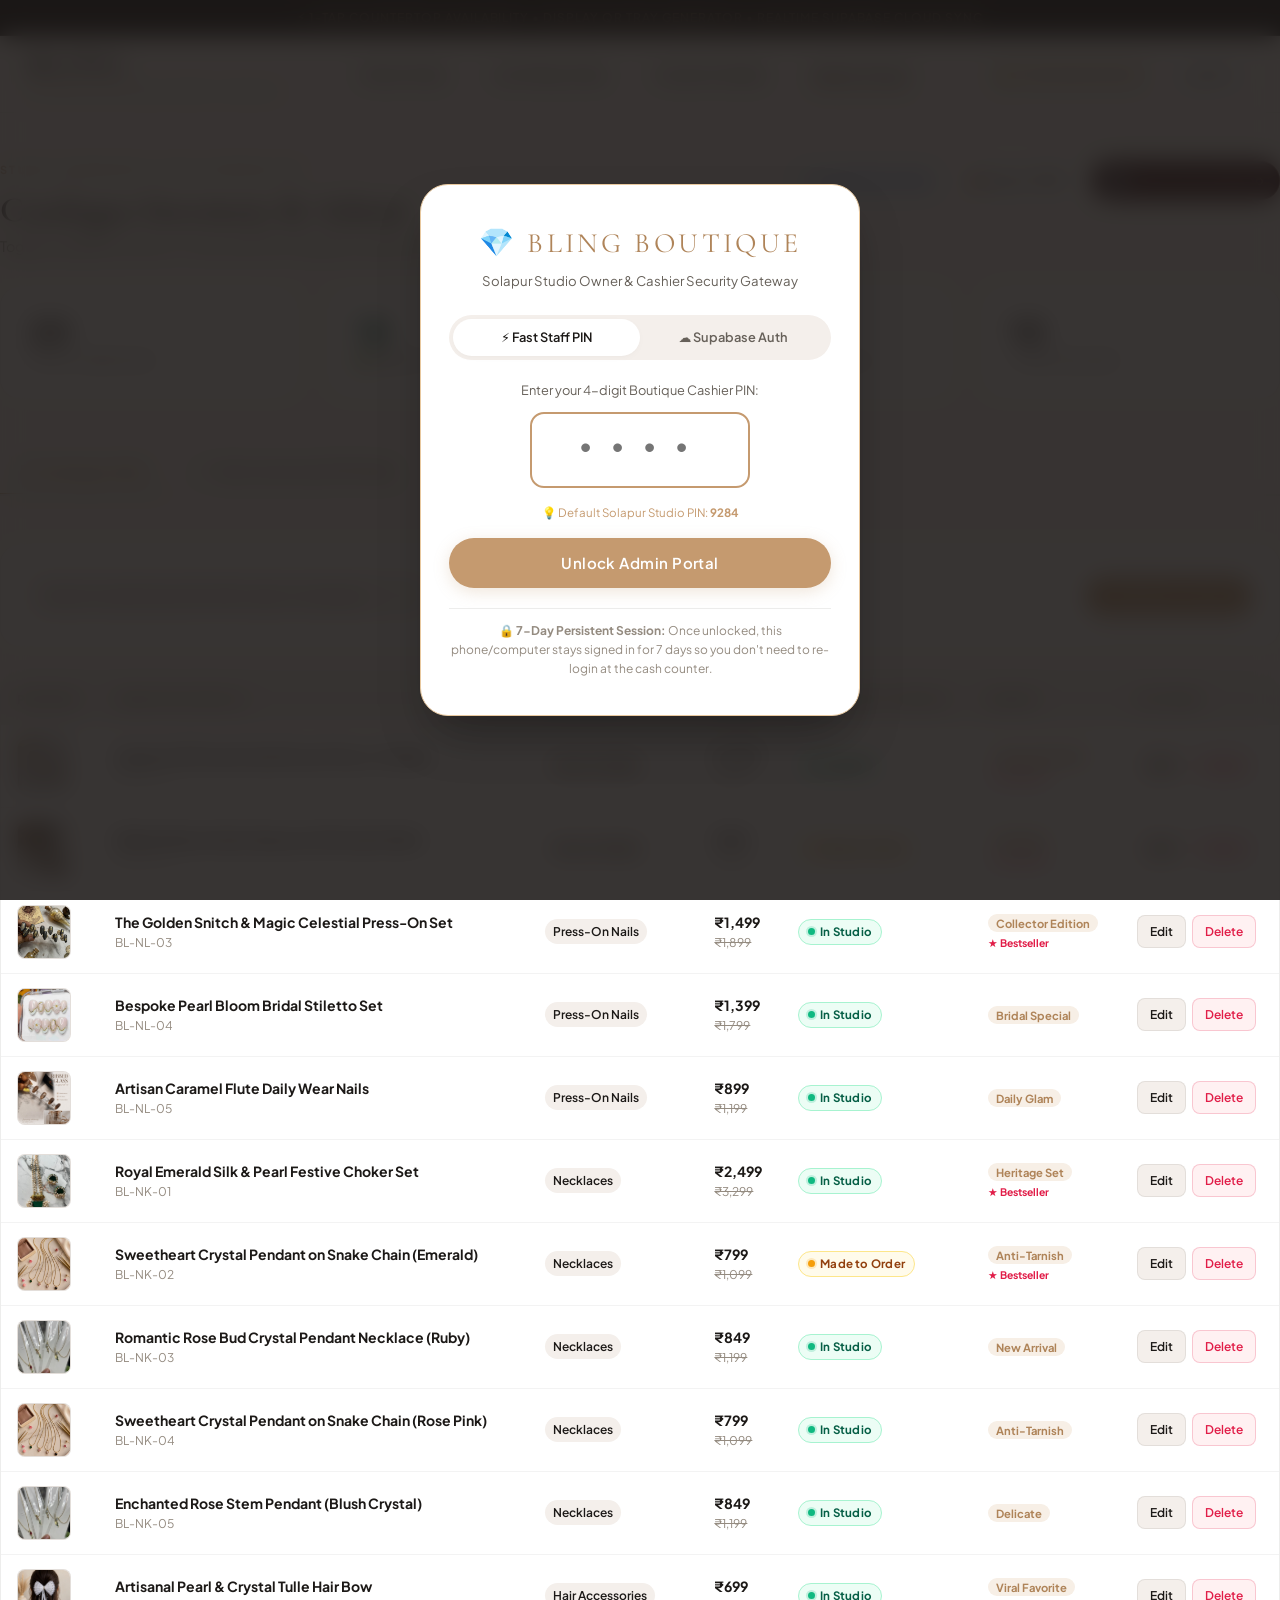
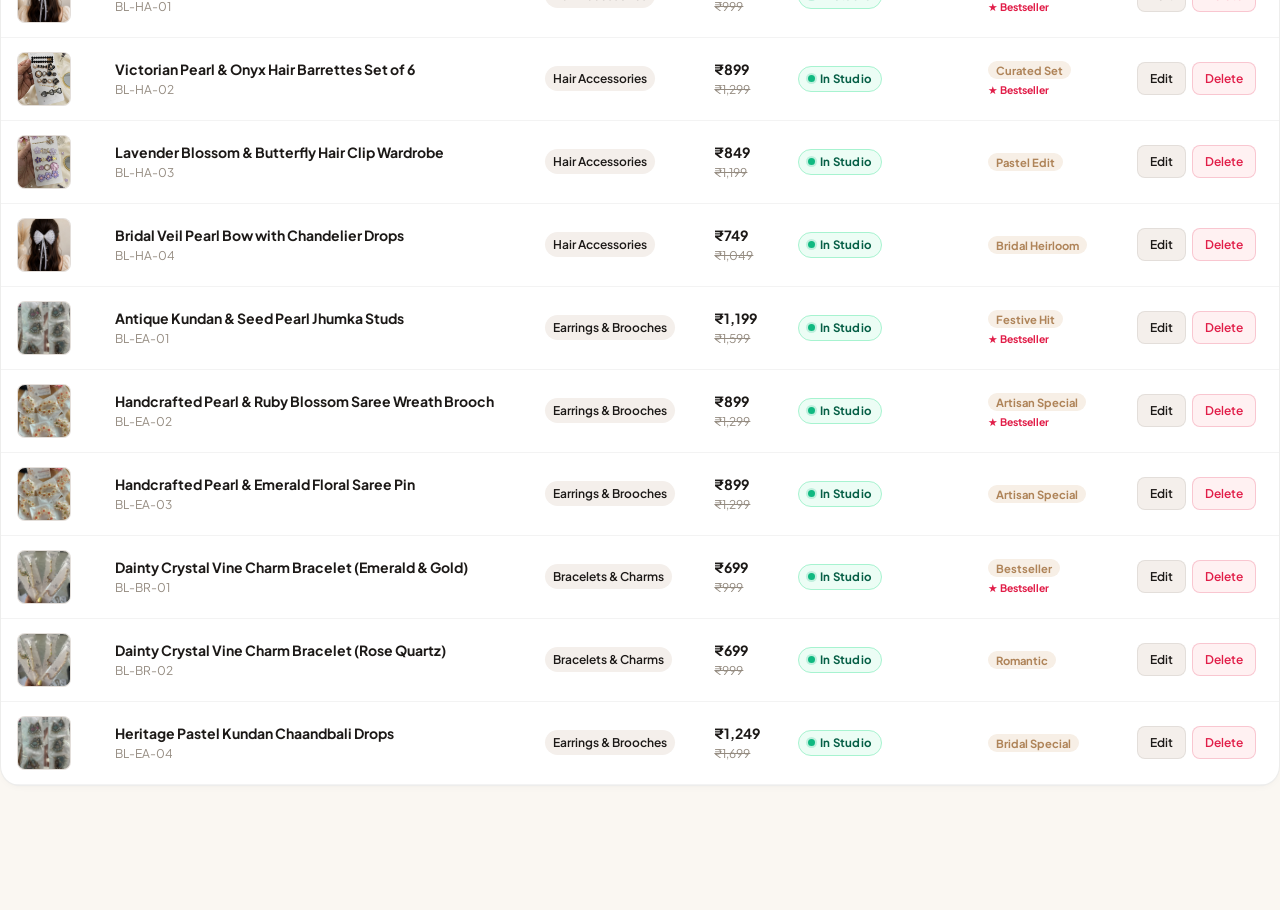
==== commit d396c267: "feat: add 1-tap countertop availability, QR tray tags, and Supabase hybrid sync" ====
--- a/admin.html
+++ b/admin.html
@@ -4,7 +4,7 @@
   <meta charset="UTF-8" />
   <meta name="viewport" content="width=device-width, initial-scale=1.0" />
   <title>Admin Management Portal | BLING Boutique</title>
-  <meta name="description" content="Manage the Bling Boutique catalogue. Add new handcrafted designs, edit prices and descriptions, or delete items. GitHub-Pages compatible." />
+  <meta name="description" content="Manage the Bling Boutique catalogue. 1-Tap Countertop availability status toggle, Display QR Tray generator, and Supabase cloud sync." />
   
   <link rel="stylesheet" href="css/tokens.css" />
   <link rel="stylesheet" href="css/style.css" />
@@ -125,6 +125,7 @@
       font-weight: 600;
       border: 1px solid var(--color-border);
       transition: all var(--transition-fast);
+      cursor: pointer;
     }
 
     .btn-table-edit:hover {
@@ -142,6 +143,7 @@
       font-weight: 600;
       border: 1px solid rgba(225, 29, 72, 0.2);
       transition: all var(--transition-fast);
+      cursor: pointer;
     }
 
     .btn-table-delete:hover {
@@ -194,7 +196,7 @@
       font-size: 0.875rem;
       font-weight: 600;
       box-shadow: var(--shadow-hover);
-      z-index: 150;
+      z-index: 10050;
       display: flex;
       align-items: center;
       gap: 10px;
@@ -207,21 +209,87 @@
       transform: translateY(0);
       opacity: 1;
     }
+
+    .cloud-status-indicator {
+      display: inline-flex;
+      align-items: center;
+      gap: 6px;
+      padding: 4px 10px;
+      border-radius: var(--radius-pill);
+      font-size: 0.75rem;
+      font-weight: 600;
+    }
+
+    .cloud-online {
+      background: #ECFDF5;
+      color: #065F46;
+      border: 1px solid #A7F3D0;
+    }
+
+    .cloud-local {
+      background: #EFF6FF;
+      color: #1E40AF;
+      border: 1px solid #BFDBFE;
+    }
   </style>
 </head>
 <body>
 
+  <!-- 🔒 7-Day Admin Security Gateway Overlay -->
+  <div id="admin-auth-overlay" class="admin-auth-overlay">
+    <div class="admin-auth-card">
+      <div class="auth-brand-logo">💎 BLING BOUTIQUE</div>
+      <div class="auth-subtitle">Solapur Studio Owner & Cashier Security Gateway</div>
+
+      <div class="auth-tabs">
+        <button type="button" class="auth-tab active" id="tab-auth-pin" onclick="window.switchAuthTab('pin')">⚡ Fast Staff PIN</button>
+        <button type="button" class="auth-tab" id="tab-auth-email" onclick="window.switchAuthTab('email')">☁️ Supabase Auth</button>
+      </div>
+
+      <!-- Option 1: Fast-Access PIN Form -->
+      <form id="auth-pin-form">
+        <p style="font-size: 0.8rem; color: var(--color-text-muted); margin-bottom: 12px;">
+          Enter your 4-digit Boutique Cashier PIN:
+        </p>
+        <input type="password" id="auth-pin-input" class="auth-pin-input" maxlength="4" placeholder="••••" autocomplete="off" autofocus />
+        <div style="font-size: 0.72rem; color: var(--color-accent); margin-bottom: 16px;">
+          💡 Default Solapur Studio PIN: <strong>9284</strong>
+        </div>
+        <button type="submit" class="btn btn-primary" style="width: 100%;">Unlock Admin Portal</button>
+      </form>
+
+      <!-- Option 2: Supabase Email Login Form -->
+      <form id="auth-email-form" style="display: none;">
+        <div class="form-group" style="text-align: left; margin-bottom: 12px;">
+          <label for="auth-email-input">Admin Email</label>
+          <input type="email" id="auth-email-input" class="form-input" placeholder="poonam@blingfashion.in" />
+        </div>
+        <div class="form-group" style="text-align: left; margin-bottom: 16px;">
+          <label for="auth-password-input">Password</label>
+          <input type="password" id="auth-password-input" class="form-input" placeholder="••••••••" />
+        </div>
+        <button type="submit" class="btn btn-primary" style="width: 100%;">Verify with Supabase</button>
+      </form>
+
+      <div id="auth-error-msg" style="color: #E11D48; font-size: 0.8rem; margin-top: 12px; display: none; font-weight: 600;"></div>
+
+      <div style="margin-top: 20px; font-size: 0.75rem; color: var(--color-text-light); border-top: 1px solid var(--color-border); padding-top: 12px;">
+        🔒 <strong>7-Day Persistent Session:</strong> Once unlocked, this phone/computer stays signed in for 7 days so you don't need to re-login at the cash counter.
+      </div>
+    </div>
+  </div>
+
   <!-- Top Announcement Ribbon -->
-  <div class="announcement-bar" style="background: #171413;">
-    <span>⚙️ CLIENT DEMO ADMIN CONSOLE • LIVE LOCAL-PERSISTENCE ENABLED • 100% GITHUB PAGES COMPATIBLE</span>
+  <div class="announcement-bar no-print" style="background: #171413;">
+    <span>⚡ 1-TAP COUNTERTOP AVAILABILITY • DISPLAY QR TRAY GENERATOR • REALTIME SUPABASE CLOUD SYNC</span>
   </div>
 
   <!-- Global Header -->
-  <header class="site-header">
+  <header class="site-header no-print">
     <div class="container nav-wrap">
       <a href="index.html" class="brand-logo" aria-label="Bling Boutique Home">
         <span class="brand-name">BLING</span>
-        <span class="brand-tagline">Catalogue Management Console</span>
+        <span class="brand-tagline">Solapur Boutique Admin Console</span>
       </a>
 
       <nav aria-label="Main Navigation">
@@ -234,9 +302,12 @@
       </nav>
 
       <div class="header-actions">
-        <a href="shop.html" class="btn btn-secondary btn-sm">
-          ← Back to Boutique
-        </a>
+        <span id="session-badge" class="session-indicator-badge" title="Session stays active for 7 days">
+          🔒 7-Day Session Active
+        </span>
+        <button id="btn-admin-logout" class="btn btn-secondary btn-sm" title="Log out from admin session">
+          Log Out
+        </button>
       </div>
     </div>
   </header>
@@ -244,18 +315,21 @@
   <!-- Admin Dashboard Container -->
   <main class="container admin-dashboard">
     
-    <!-- Top Bar: Title & Demo Controls -->
-    <div style="display: flex; justify-content: space-between; align-items: flex-start; margin-bottom: var(--space-lg); flex-wrap: wrap; gap: var(--space-sm);">
+    <!-- Top Bar: Title & Mode Indicator -->
+    <div class="no-print" style="display: flex; justify-content: space-between; align-items: flex-start; margin-bottom: var(--space-md); flex-wrap: wrap; gap: var(--space-sm);">
       <div>
-        <span class="text-eyebrow">Interactive Catalogue Controller</span>
+        <span class="text-eyebrow">Studio Inventory & POS Controller</span>
         <h1 class="text-h1" style="font-size: 2.2rem; margin-bottom: 4px;">Catalogue Inventory & Admin</h1>
         <p class="text-muted" style="font-size: 0.9rem;">
-          Add, edit, or remove products in real-time. Changes immediately reflect across the entire store.
+          Toggle availability status in 1.5 seconds, print display tray QR cards, or manage catalog details.
         </p>
       </div>
 
-      <!-- Pitch Demo Reset & Export Buttons -->
-      <div style="display: flex; gap: 8px; flex-wrap: wrap;">
+      <!-- Cloud Sync & Global Controls -->
+      <div style="display: flex; gap: 8px; flex-wrap: wrap; align-items: center;">
+        <span id="cloud-status-badge" class="cloud-status-indicator cloud-local">
+          ⚡ Local Demo Mode
+        </span>
         <button id="btn-export-json" class="btn btn-secondary btn-sm" title="Download current catalog as JSON">
           📥 Export JSON
         </button>
@@ -266,90 +340,226 @@
     </div>
 
     <!-- Summary Metrics -->
-    <div class="admin-top-stats">
+    <div class="admin-top-stats no-print">
       <div class="stat-card">
         <div class="stat-value" id="stat-total-products">20</div>
         <div class="stat-label">Total Creations</div>
       </div>
       <div class="stat-card">
-        <div class="stat-value" id="stat-total-nails">5</div>
-        <div class="stat-label">Press-On Nails</div>
+        <div class="stat-value" id="stat-in-stock" style="color: #065F46;">18</div>
+        <div class="stat-label">🟢 Ready in Studio</div>
       </div>
       <div class="stat-card">
-        <div class="stat-value" id="stat-total-necklaces">5</div>
-        <div class="stat-label">Necklaces</div>
-      </div>
-      <div class="stat-card">
-        <div class="stat-value" id="stat-total-hair">4</div>
-        <div class="stat-label">Hair Adornments</div>
+        <div class="stat-value" id="stat-made-to-order" style="color: #92400E;">2</div>
+        <div class="stat-label">🟡 Made to Order (Sold)</div>
       </div>
       <div class="stat-card">
         <div class="stat-value" id="stat-total-bestsellers">8</div>
-        <div class="stat-label">Active Bestsellers</div>
+        <div class="stat-label">★ Bestsellers</div>
       </div>
     </div>
 
-    <!-- Action Toolbar & Search -->
-    <div class="admin-toolbar">
-      <div style="flex: 1; min-width: 260px;">
-        <input 
-          type="text" 
-          id="admin-search-input" 
-          class="form-input" 
-          placeholder="Filter admin items by title, category, or SKU..."
-          style="padding: 8px 14px;"
-        />
-      </div>
-
-      <div style="display: flex; gap: 10px; align-items: center;">
-        <button id="btn-open-add-modal" class="btn btn-primary btn-sm">
+    <!-- Top Admin Tabs Navigation -->
+    <div class="admin-tab-nav no-print">
+      <button class="admin-tab-btn active" data-tab="tab-table">
+        📋 Catalogue Table
+      </button>
+      <button class="admin-tab-btn" data-tab="tab-countertop">
+        ⚡ 1-Tap Countertop POS Mode
+      </button>
+      <button class="admin-tab-btn" data-tab="tab-qr">
+        🖨️ Display QR Tray Tags
+      </button>
+      <button class="admin-tab-btn" data-tab="tab-cloud">
+        ⚙️ Cloud Sync & Security
+      </button>
+    </div>
+
+    <!-- =========================================================================
+         TAB 1: CATALOGUE TABLE MANAGEMENT VIEW
+         ========================================================================= -->
+    <section id="view-table" class="admin-tab-content">
+      <div class="admin-toolbar">
+        <div style="display: flex; gap: 10px; align-items: center; flex: 1; max-width: 400px;">
+          <input 
+            type="search" 
+            id="admin-search-input" 
+            class="form-input" 
+            placeholder="Search creations by title, SKU, style, or category..." 
+          />
+        </div>
+
+        <button class="btn btn-primary btn-sm" id="btn-open-add-modal">
           + Add New Creation
         </button>
       </div>
-    </div>
-
-    <!-- Inventory Table View -->
-    <div class="admin-table-container">
-      <table class="admin-table">
-        <thead>
-          <tr>
-            <th>Preview</th>
-            <th>SKU & Title</th>
-            <th>Category</th>
-            <th>Price</th>
-            <th>Style & Occasion</th>
-            <th>Badge</th>
-            <th>Actions</th>
-          </tr>
-        </thead>
-        <tbody id="admin-table-body">
-          <!-- Injected via js/admin.js -->
-        </tbody>
-      </table>
-    </div>
+
+      <div class="admin-table-container">
+        <table class="admin-table">
+          <thead>
+            <tr>
+              <th>Preview</th>
+              <th>Creation Details</th>
+              <th>Category</th>
+              <th>Price</th>
+              <th>Availability Status</th>
+              <th>Badge</th>
+              <th>Actions</th>
+            </tr>
+          </thead>
+          <tbody id="admin-table-body">
+            <!-- Rendered by admin.js -->
+          </tbody>
+        </table>
+      </div>
+    </section>
+
+    <!-- =========================================================================
+         TAB 2: ⚡ 1-TAP COUNTERTOP POS MODE VIEW
+         ========================================================================= -->
+    <section id="view-countertop" class="admin-tab-content" style="display: none;">
+      <div class="admin-toolbar">
+        <div>
+          <h3 style="font-size: 1.1rem; margin-bottom: 2px;">⚡ Cashier Countertop Quick-Toggle</h3>
+          <p class="text-muted" style="font-size: 0.8rem;">
+            When a piece sells at the Solapur store counter, tap "Made to Order" in 1.5 seconds. The website updates instantly.
+          </p>
+        </div>
+        <input 
+          type="search" 
+          id="countertop-search-input" 
+          class="form-input" 
+          placeholder="Filter counter items..." 
+          style="max-width: 250px;"
+        />
+      </div>
+
+      <div id="countertop-grid" class="countertop-grid">
+        <!-- Rendered dynamically by admin.js -->
+      </div>
+    </section>
+
+    <!-- =========================================================================
+         TAB 3: 🖨️ DISPLAY QR TRAY TAGS VIEW
+         ========================================================================= -->
+    <section id="view-qr" class="admin-tab-content" style="display: none;">
+      <div class="admin-toolbar no-print">
+        <div>
+          <h3 style="font-size: 1.1rem; margin-bottom: 2px;">🖨️ Printable Velvet Tray QR Cards (2" × 2")</h3>
+          <p class="text-muted" style="font-size: 0.8rem;">
+            Place these elegant gold-bordered cards next to products on your boutique trays. Customers scan to view sizing; staff scan to 1-tap toggle.
+          </p>
+        </div>
+        <button class="btn btn-primary btn-sm" onclick="window.print()">
+          🖨️ Print Tray QR Sheet
+        </button>
+      </div>
+
+      <div id="qr-tray-section">
+        <div id="qr-tray-grid" class="qr-tray-grid">
+          <!-- Rendered dynamically by admin.js -->
+        </div>
+      </div>
+    </section>
+
+    <!-- =========================================================================
+         TAB 4: ⚙️ CLOUD SYNC & SECURITY SETTINGS VIEW
+         ========================================================================= -->
+    <section id="view-cloud" class="admin-tab-content no-print" style="display: none;">
+      <div style="display: grid; grid-template-columns: repeat(auto-fit, minmax(320px, 1fr)); gap: var(--space-lg);">
+        
+        <!-- Supabase Credentials Manager -->
+        <div class="stat-card" style="padding: var(--space-lg);">
+          <h3 style="font-size: 1.25rem; margin-bottom: 6px;">☁️ Supabase Cloud Database Connection</h3>
+          <p class="text-muted" style="font-size: 0.85rem; margin-bottom: 20px;">
+            Connect your free Supabase database. These credentials are saved safely in your browser storage and never published to GitHub.
+          </p>
+
+          <form id="cloud-credentials-form">
+            <div class="form-group" style="margin-bottom: 14px;">
+              <label for="cloud-url-input">Supabase Project URL</label>
+              <input type="url" id="cloud-url-input" class="form-input" placeholder="https://your-project.supabase.co" />
+            </div>
+
+            <div class="form-group" style="margin-bottom: 20px;">
+              <label for="cloud-key-input">Supabase Anon / Public Key</label>
+              <textarea id="cloud-key-input" class="form-textarea" rows="3" placeholder="eyJhbGciOi..."></textarea>
+            </div>
+
+            <div style="display: flex; gap: 10px; flex-wrap: wrap;">
+              <button type="submit" class="btn btn-primary btn-sm">Save & Connect Cloud</button>
+              <button type="button" class="btn btn-secondary btn-sm" id="btn-clear-cloud">Clear Credentials</button>
+            </div>
+          </form>
+
+          <hr style="margin: 24px 0; border: none; border-top: 1px solid var(--color-border);" />
+
+          <!-- 1-Click Database Seed -->
+          <div>
+            <h4 style="font-size: 0.95rem; margin-bottom: 4px;">🚀 One-Click Database Seeding</h4>
+            <p class="text-muted" style="font-size: 0.8rem; margin-bottom: 12px;">
+              Upload all 20 handcrafted boutique creations from this catalog into your fresh Supabase database in 1 click:
+            </p>
+            <button type="button" class="btn btn-wine btn-sm" id="btn-seed-supabase">
+              🚀 Seed All 20 Products to Supabase
+            </button>
+          </div>
+        </div>
+
+        <!-- Security & PIN Settings -->
+        <div class="stat-card" style="padding: var(--space-lg);">
+          <h3 style="font-size: 1.25rem; margin-bottom: 6px;">🔒 Cashier Fast-Access PIN</h3>
+          <p class="text-muted" style="font-size: 0.85rem; margin-bottom: 20px;">
+            Set the 4-digit PIN staff uses to unlock Countertop Mode at the Solapur billing counter.
+          </p>
+
+          <form id="change-pin-form">
+            <div class="form-group" style="margin-bottom: 16px;">
+              <label for="new-pin-input">New 4-Digit Boutique PIN</label>
+              <input type="password" id="new-pin-input" class="form-input" maxlength="4" placeholder="e.g. 9284" style="max-width: 180px;" />
+            </div>
+            <button type="submit" class="btn btn-secondary btn-sm">Update Boutique PIN</button>
+          </form>
+
+          <hr style="margin: 24px 0; border: none; border-top: 1px solid var(--color-border);" />
+
+          <div>
+            <h4 style="font-size: 0.95rem; margin-bottom: 6px;">🛡️ Security Architecture Status</h4>
+            <ul style="list-style: none; font-size: 0.825rem; display: flex; flex-direction: column; gap: 8px; color: var(--color-text-main);">
+              <li>✅ <strong>Row Level Security:</strong> Public readers can only view products; only admins can edit.</li>
+              <li>✅ <strong>7-Day Session:</strong> Unlocked devices remain authorized for 1 week.</li>
+              <li>✅ <strong>Zero-Failure Fallback:</strong> If cloud is offline, catalog runs on local storage.</li>
+              <li>✅ <strong>Git Security:</strong> Config files are automatically added to <code>.gitignore</code>.</li>
+            </ul>
+          </div>
+        </div>
+
+      </div>
+    </section>
 
   </main>
 
-  <!-- Add / Edit Product Modal -->
-  <div id="product-form-modal" class="modal-overlay" role="dialog" aria-modal="true">
-    <div class="modal-container" style="max-width: 680px;">
-      <button class="modal-close-btn" id="close-form-modal">✕</button>
+  <!-- Product Add / Edit Modal -->
+  <div id="product-form-modal" class="modal-overlay no-print" role="dialog" aria-modal="true">
+    <div class="modal-container" style="max-width: 650px;">
+      <button class="modal-close-btn" id="close-form-modal" aria-label="Close form">✕</button>
       
-      <h2 id="modal-form-title" class="text-h2" style="font-size: 1.6rem; margin-bottom: var(--space-md);">
-        Add New Creation
-      </h2>
+      <div style="margin-bottom: var(--space-md);">
+        <h2 id="modal-form-title" style="font-size: 1.5rem; margin-bottom: 4px;">Add New Handcrafted Creation</h2>
+        <p class="text-muted" style="font-size: 0.85rem;">Fill in the product details to publish to the digital catalogue.</p>
+      </div>
 
       <form id="product-admin-form">
-        <input type="hidden" id="form-product-id" value="" />
+        <input type="hidden" id="form-product-id" />
 
         <div class="form-grid">
           <div class="form-group" style="grid-column: 1 / -1;">
-            <label for="form-title">Product Title *</label>
-            <input type="text" id="form-title" class="form-input" placeholder="e.g. Celestial Golden Snitch Press-On Set" required />
+            <label for="form-title">Creation Title *</label>
+            <input type="text" id="form-title" class="form-input" placeholder="e.g. Royal Emerald Silk & Pearl Choker" required />
           </div>
 
           <div class="form-group">
-            <label for="form-category">Category *</label>
+            <label for="form-category">Vertical Category *</label>
             <select id="form-category" class="form-select" required>
               <option value="nails">Press-On Nails</option>
               <option value="necklaces">Necklaces</option>
@@ -360,13 +570,21 @@
           </div>
 
           <div class="form-group">
-            <label for="form-price">Price (₹) *</label>
-            <input type="number" id="form-price" class="form-input" placeholder="e.g. 1299" required min="100" />
+            <label for="form-availability">Availability Status *</label>
+            <select id="form-availability" class="form-select">
+              <option value="in_stock">🟢 Available in Studio (Pickup)</option>
+              <option value="made_to_order">🟡 Crafted on Order (Sold)</option>
+            </select>
+          </div>
+
+          <div class="form-group">
+            <label for="form-price">Boutique Price (₹) *</label>
+            <input type="number" id="form-price" class="form-input" placeholder="e.g. 1299" min="1" required />
           </div>
 
           <div class="form-group">
             <label for="form-orig-price">Original / MRP (₹)</label>
-            <input type="number" id="form-orig-price" class="form-input" placeholder="e.g. 1699" min="100" />
+            <input type="number" id="form-orig-price" class="form-input" placeholder="e.g. 1699" min="1" />
           </div>
 
           <div class="form-group">
@@ -394,7 +612,7 @@
           </div>
         </div>
 
-        <!-- Image Selection: URL or Local Upload -->
+        <!-- Image Selection -->
         <div style="background: var(--color-bg-subtle); padding: 14px; border-radius: var(--radius-md); margin-bottom: var(--space-md); border: 1px solid var(--color-border);">
           <label style="display: block; font-size: 0.75rem; text-transform: uppercase; letter-spacing: 0.1em; font-weight: 700; color: var(--color-text-muted); margin-bottom: 6px;">
             Product Photography Source *
@@ -440,7 +658,13 @@
     <span id="toast-message">Catalogue updated successfully!</span>
   </div>
 
-  <!-- Scripts -->
+  <!-- Third-Party CDNs: Supabase JS & QRious QR Code Generator -->
+  <script src="https://cdn.jsdelivr.net/npm/@supabase/supabase-js@2"></script>
+  <script src="https://cdn.jsdelivr.net/npm/qrious@4.0.2/dist/qrious.min.js"></script>
+
+  <!-- Bling Scripts -->
+  <script src="js/supabase-config.js" onerror="console.info('Using in-browser config / local fallback')"></script>
+  <script src="js/supabase-client.js"></script>
   <script src="js/storage.js"></script>
   <script src="js/admin.js"></script>
 </body>
--- a/css/style.css
+++ b/css/style.css
@@ -990,3 +990,390 @@
     scroll-behavior: auto !important;
   }
 }
+
+/* ==========================================================================
+   💎 1-TAP AVAILABILITY, COUNTERTOP POS & QR TRAY TAG DESIGN SYSTEM
+   ========================================================================== */
+
+/* Availability Status Badges on Cards */
+.product-status-badge {
+  display: inline-flex;
+  align-items: center;
+  gap: 5px;
+  font-size: 0.72rem;
+  font-weight: 700;
+  padding: 3px 9px;
+  border-radius: var(--radius-pill);
+  letter-spacing: 0.02em;
+}
+
+.status-in-stock {
+  background: #ECFDF5;
+  color: #065F46;
+  border: 1px solid #A7F3D0;
+}
+
+.status-made-to-order {
+  background: #FFFBEB;
+  color: #92400E;
+  border: 1px solid #FDE68A;
+}
+
+.status-indicator-dot {
+  width: 7px;
+  height: 7px;
+  border-radius: 50%;
+  display: inline-block;
+}
+
+.status-in-stock .status-indicator-dot {
+  background: #10B981;
+  box-shadow: 0 0 0 2px rgba(16, 185, 129, 0.2);
+}
+
+.status-made-to-order .status-indicator-dot {
+  background: #F59E0B;
+  box-shadow: 0 0 0 2px rgba(245, 158, 11, 0.2);
+}
+
+/* Admin Tabs Navigation */
+.admin-tab-nav {
+  display: flex;
+  gap: 8px;
+  border-bottom: 2px solid var(--color-border);
+  margin-bottom: var(--space-lg);
+  overflow-x: auto;
+}
+
+.admin-tab-btn {
+  background: none;
+  border: none;
+  padding: 12px 18px;
+  font-family: var(--font-body);
+  font-size: 0.875rem;
+  font-weight: 600;
+  color: var(--color-text-muted);
+  cursor: pointer;
+  border-bottom: 3px solid transparent;
+  margin-bottom: -2px;
+  display: flex;
+  align-items: center;
+  gap: 8px;
+  white-space: nowrap;
+  transition: all var(--transition-fast);
+}
+
+.admin-tab-btn:hover {
+  color: var(--color-text-main);
+}
+
+.admin-tab-btn.active {
+  color: var(--color-accent-hover);
+  border-bottom-color: var(--color-accent);
+  font-weight: 700;
+}
+
+/* ⚡ Countertop POS View */
+.countertop-grid {
+  display: grid;
+  grid-template-columns: repeat(auto-fill, minmax(280px, 1fr));
+  gap: var(--space-md);
+}
+
+.countertop-card {
+  background: #FFFFFF;
+  border: 1px solid var(--color-border);
+  border-radius: var(--radius-lg);
+  padding: var(--space-md);
+  display: flex;
+  flex-direction: column;
+  gap: 12px;
+  box-shadow: var(--shadow-sm);
+  transition: transform var(--transition-fast), box-shadow var(--transition-fast);
+}
+
+.countertop-card:hover {
+  transform: translateY(-2px);
+  box-shadow: var(--shadow-md);
+}
+
+.countertop-card-header {
+  display: flex;
+  gap: 12px;
+  align-items: center;
+}
+
+.countertop-thumb {
+  width: 64px;
+  height: 64px;
+  border-radius: var(--radius-md);
+  object-fit: cover;
+  border: 1px solid var(--color-border);
+}
+
+.countertop-title {
+  font-size: 0.95rem;
+  font-weight: 700;
+  color: var(--color-text-main);
+  line-height: 1.3;
+}
+
+.countertop-sku {
+  font-size: 0.75rem;
+  color: var(--color-text-muted);
+  letter-spacing: 0.05em;
+}
+
+.countertop-actions {
+  display: grid;
+  grid-template-columns: 1fr 1fr;
+  gap: 8px;
+  margin-top: auto;
+}
+
+.btn-toggle-stock {
+  padding: 10px 8px;
+  font-size: 0.8rem;
+  font-weight: 700;
+  border-radius: var(--radius-md);
+  border: 1px solid var(--color-border);
+  cursor: pointer;
+  display: flex;
+  align-items: center;
+  justify-content: center;
+  gap: 6px;
+  background: var(--color-bg-subtle);
+  color: var(--color-text-muted);
+  transition: all var(--transition-fast);
+}
+
+.btn-toggle-stock.active-in-stock {
+  background: #ECFDF5;
+  color: #065F46;
+  border-color: #10B981;
+  box-shadow: 0 0 0 1px #10B981;
+}
+
+.btn-toggle-stock.active-made-to-order {
+  background: #FFFBEB;
+  color: #92400E;
+  border-color: #F59E0B;
+  box-shadow: 0 0 0 1px #F59E0B;
+}
+
+/* 🖨️ Display QR Tray Tags */
+.qr-tray-grid {
+  display: grid;
+  grid-template-columns: repeat(auto-fill, minmax(220px, 1fr));
+  gap: var(--space-md);
+}
+
+.qr-tray-tag {
+  background: #FFFDF9;
+  border: 2px solid var(--color-luxury-gold);
+  border-radius: var(--radius-md);
+  padding: 16px;
+  display: flex;
+  flex-direction: column;
+  align-items: center;
+  text-align: center;
+  box-shadow: var(--shadow-sm);
+  position: relative;
+}
+
+.qr-tray-tag .brand-header {
+  font-family: var(--font-heading);
+  font-size: 0.85rem;
+  letter-spacing: 0.18em;
+  color: var(--color-accent-hover);
+  text-transform: uppercase;
+  font-weight: 700;
+  margin-bottom: 2px;
+}
+
+.qr-tray-tag .brand-subtitle {
+  font-size: 0.65rem;
+  color: var(--color-text-muted);
+  text-transform: uppercase;
+  letter-spacing: 0.1em;
+  margin-bottom: 10px;
+}
+
+.qr-tray-tag .qr-code-box {
+  background: #FFFFFF;
+  padding: 8px;
+  border-radius: var(--radius-sm);
+  border: 1px solid rgba(197, 154, 111, 0.3);
+  margin-bottom: 10px;
+  width: 140px;
+  height: 140px;
+  display: flex;
+  align-items: center;
+  justify-content: center;
+}
+
+.qr-tray-tag .qr-code-box canvas,
+.qr-tray-tag .qr-code-box img {
+  width: 100% !important;
+  height: 100% !important;
+}
+
+.qr-tray-tag .tag-title {
+  font-weight: 700;
+  font-size: 0.85rem;
+  color: var(--color-text-main);
+  margin-bottom: 2px;
+  display: -webkit-box;
+  -webkit-line-clamp: 2;
+  -webkit-box-orient: vertical;
+  overflow: hidden;
+}
+
+.qr-tray-tag .tag-sku {
+  font-size: 0.72rem;
+  color: var(--color-text-light);
+  letter-spacing: 0.08em;
+  margin-bottom: 6px;
+}
+
+.qr-tray-tag .tag-price {
+  font-size: 1rem;
+  font-weight: 700;
+  color: var(--color-text-main);
+}
+
+.qr-tray-tag .tag-footer {
+  margin-top: 8px;
+  padding-top: 6px;
+  border-top: 1px dashed rgba(197, 154, 111, 0.4);
+  font-size: 0.65rem;
+  color: var(--color-accent);
+  font-weight: 600;
+}
+
+/* Print Rules for Tray Tags */
+@media print {
+  body * {
+    visibility: hidden;
+  }
+  #qr-tray-section, #qr-tray-section * {
+    visibility: visible;
+  }
+  #qr-tray-section {
+    position: absolute;
+    left: 0;
+    top: 0;
+    width: 100%;
+    padding: 0;
+  }
+  .no-print {
+    display: none !important;
+  }
+  .qr-tray-grid {
+    grid-template-columns: repeat(3, 1fr) !important;
+    gap: 12px !important;
+  }
+  .qr-tray-tag {
+    page-break-inside: avoid;
+    break-inside: avoid;
+    border: 1.5px solid #000000 !important;
+    box-shadow: none !important;
+  }
+}
+
+/* 🔒 Admin Security Gateway Overlay */
+.admin-auth-overlay {
+  position: fixed;
+  inset: 0;
+  background: rgba(28, 25, 23, 0.88);
+  backdrop-filter: blur(12px);
+  -webkit-backdrop-filter: blur(12px);
+  z-index: 10000;
+  display: flex;
+  align-items: center;
+  justify-content: center;
+  padding: 20px;
+}
+
+.admin-auth-card {
+  background: #FFFFFF;
+  border: 1px solid var(--color-luxury-gold);
+  border-radius: var(--radius-xl);
+  max-width: 440px;
+  width: 100%;
+  padding: 36px 28px;
+  box-shadow: 0 25px 50px -12px rgba(0, 0, 0, 0.35);
+  text-align: center;
+  position: relative;
+  animation: modalFadeIn 0.3s cubic-bezier(0.16, 1, 0.3, 1);
+}
+
+.auth-brand-logo {
+  font-family: var(--font-heading);
+  font-size: 1.75rem;
+  color: var(--color-accent-hover);
+  letter-spacing: 0.12em;
+  margin-bottom: 4px;
+}
+
+.auth-subtitle {
+  font-size: 0.825rem;
+  color: var(--color-text-muted);
+  margin-bottom: 24px;
+}
+
+.auth-tabs {
+  display: flex;
+  background: var(--color-bg-subtle);
+  border-radius: var(--radius-pill);
+  padding: 4px;
+  margin-bottom: 20px;
+}
+
+.auth-tab {
+  flex: 1;
+  padding: 8px 12px;
+  font-size: 0.8rem;
+  font-weight: 600;
+  border: none;
+  background: none;
+  border-radius: var(--radius-pill);
+  cursor: pointer;
+  color: var(--color-text-muted);
+  transition: all var(--transition-fast);
+}
+
+.auth-tab.active {
+  background: #FFFFFF;
+  color: var(--color-text-main);
+  box-shadow: var(--shadow-sm);
+}
+
+.auth-pin-input {
+  font-size: 2rem;
+  text-align: center;
+  letter-spacing: 0.4em;
+  padding: 10px;
+  max-width: 220px;
+  margin: 0 auto 16px;
+  border-radius: var(--radius-md);
+  border: 2px solid var(--color-border);
+  font-family: monospace;
+}
+
+.auth-pin-input:focus {
+  border-color: var(--color-accent);
+  outline: none;
+}
+
+.session-indicator-badge {
+  display: inline-flex;
+  align-items: center;
+  gap: 6px;
+  font-size: 0.75rem;
+  font-weight: 600;
+  padding: 4px 10px;
+  border-radius: var(--radius-pill);
+  background: rgba(197, 154, 111, 0.12);
+  color: var(--color-accent-hover);
+}
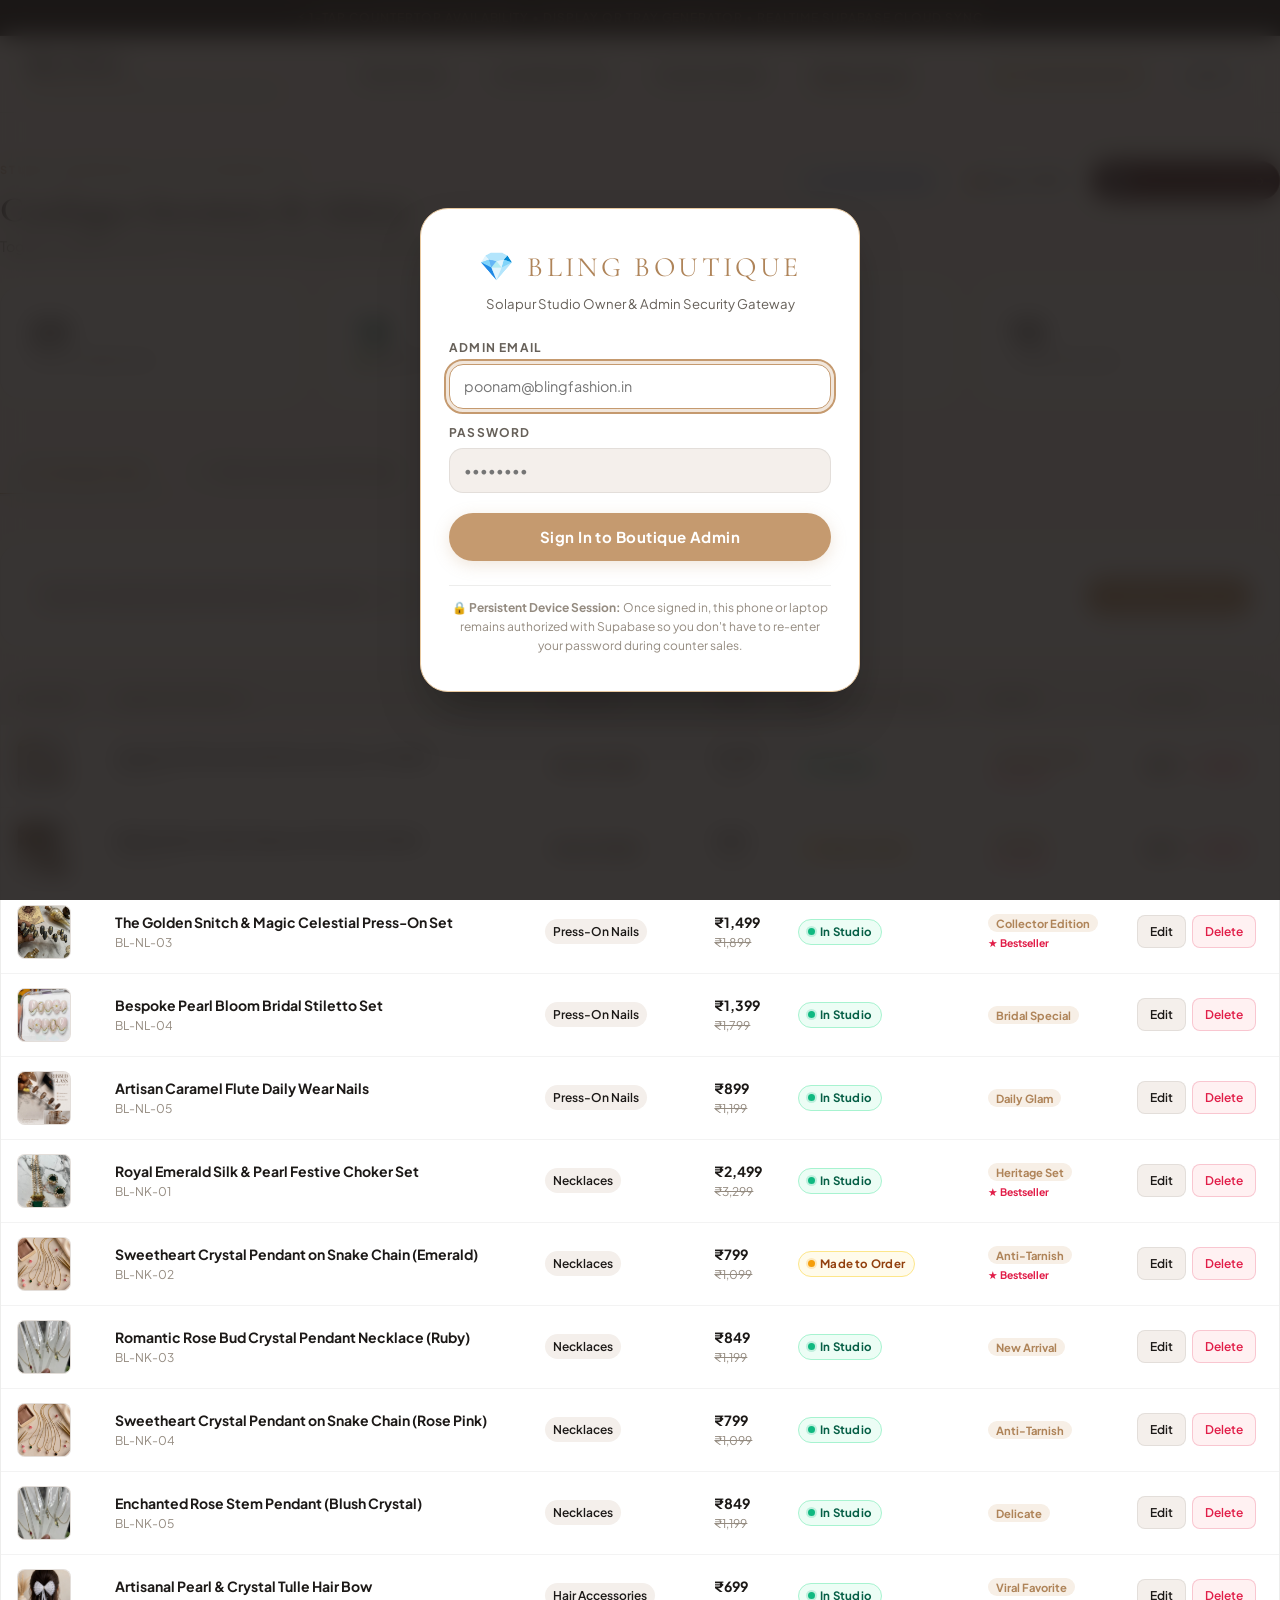
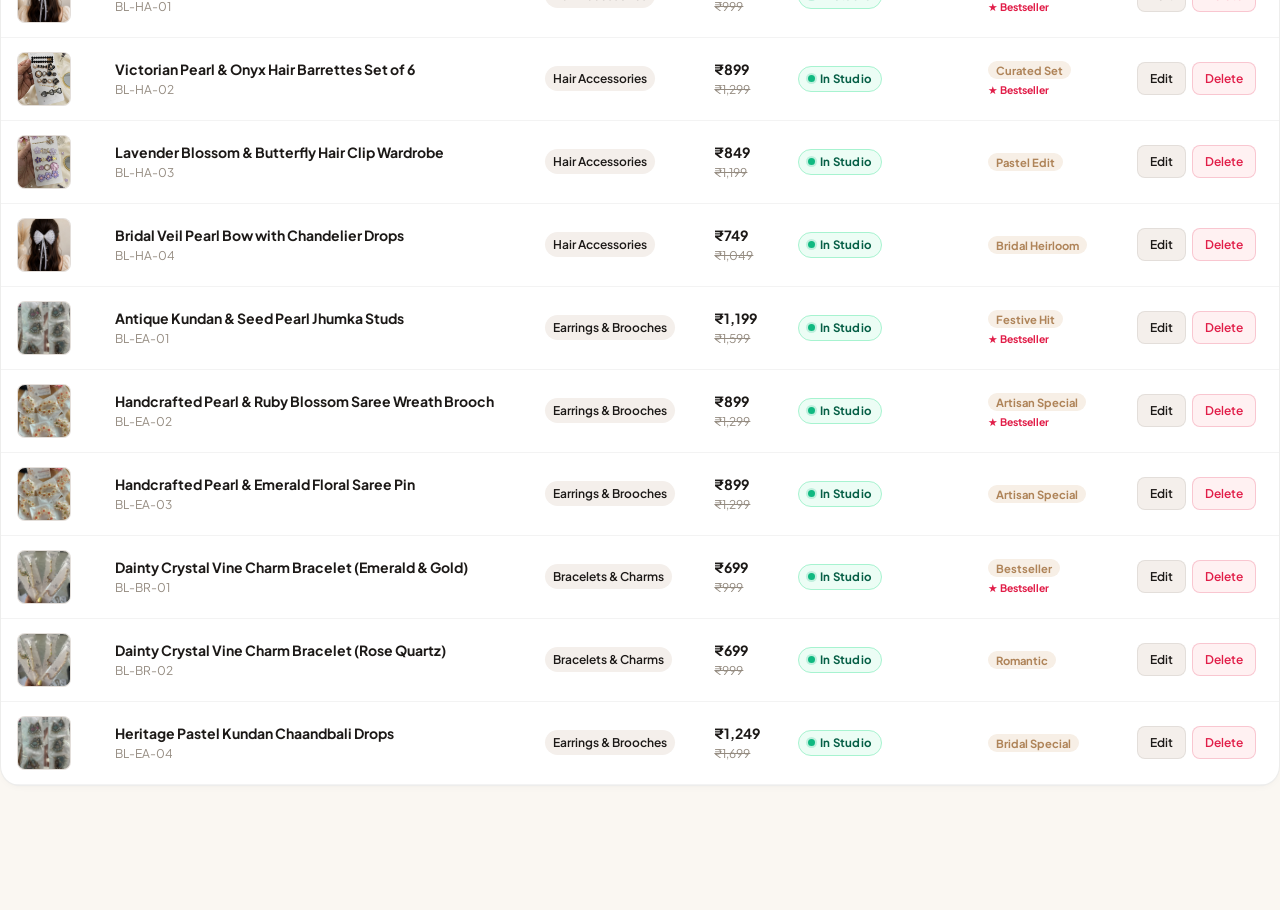
==== commit 4c2ac60f: "refactor: remove PIN auth in favor of pure Supabase admin email authentication" ====
--- a/admin.html
+++ b/admin.html
@@ -235,46 +235,29 @@
 </head>
 <body>
 
-  <!-- 🔒 7-Day Admin Security Gateway Overlay -->
+  <!-- 🔒 Supabase Admin Security Gateway Overlay -->
   <div id="admin-auth-overlay" class="admin-auth-overlay">
     <div class="admin-auth-card">
       <div class="auth-brand-logo">💎 BLING BOUTIQUE</div>
-      <div class="auth-subtitle">Solapur Studio Owner & Cashier Security Gateway</div>
-
-      <div class="auth-tabs">
-        <button type="button" class="auth-tab active" id="tab-auth-pin" onclick="window.switchAuthTab('pin')">⚡ Fast Staff PIN</button>
-        <button type="button" class="auth-tab" id="tab-auth-email" onclick="window.switchAuthTab('email')">☁️ Supabase Auth</button>
-      </div>
-
-      <!-- Option 1: Fast-Access PIN Form -->
-      <form id="auth-pin-form">
-        <p style="font-size: 0.8rem; color: var(--color-text-muted); margin-bottom: 12px;">
-          Enter your 4-digit Boutique Cashier PIN:
-        </p>
-        <input type="password" id="auth-pin-input" class="auth-pin-input" maxlength="4" placeholder="••••" autocomplete="off" autofocus />
-        <div style="font-size: 0.72rem; color: var(--color-accent); margin-bottom: 16px;">
-          💡 Default Solapur Studio PIN: <strong>9284</strong>
-        </div>
-        <button type="submit" class="btn btn-primary" style="width: 100%;">Unlock Admin Portal</button>
+      <div class="auth-subtitle">Solapur Studio Owner & Admin Security Gateway</div>
+
+      <!-- Supabase Email Login Form -->
+      <form id="auth-email-form">
+        <div class="form-group" style="text-align: left; margin-bottom: 14px;">
+          <label for="auth-email-input">Admin Email</label>
+          <input type="email" id="auth-email-input" class="form-input" placeholder="poonam@blingfashion.in" required autofocus />
+        </div>
+        <div class="form-group" style="text-align: left; margin-bottom: 20px;">
+          <label for="auth-password-input">Password</label>
+          <input type="password" id="auth-password-input" class="form-input" placeholder="••••••••" required />
+        </div>
+        <button type="submit" class="btn btn-primary" style="width: 100%; padding: 12px; font-weight: 700;">Sign In to Boutique Admin</button>
       </form>
 
-      <!-- Option 2: Supabase Email Login Form -->
-      <form id="auth-email-form" style="display: none;">
-        <div class="form-group" style="text-align: left; margin-bottom: 12px;">
-          <label for="auth-email-input">Admin Email</label>
-          <input type="email" id="auth-email-input" class="form-input" placeholder="poonam@blingfashion.in" />
-        </div>
-        <div class="form-group" style="text-align: left; margin-bottom: 16px;">
-          <label for="auth-password-input">Password</label>
-          <input type="password" id="auth-password-input" class="form-input" placeholder="••••••••" />
-        </div>
-        <button type="submit" class="btn btn-primary" style="width: 100%;">Verify with Supabase</button>
-      </form>
-
-      <div id="auth-error-msg" style="color: #E11D48; font-size: 0.8rem; margin-top: 12px; display: none; font-weight: 600;"></div>
-
-      <div style="margin-top: 20px; font-size: 0.75rem; color: var(--color-text-light); border-top: 1px solid var(--color-border); padding-top: 12px;">
-        🔒 <strong>7-Day Persistent Session:</strong> Once unlocked, this phone/computer stays signed in for 7 days so you don't need to re-login at the cash counter.
+      <div id="auth-error-msg" style="color: #E11D48; font-size: 0.8rem; margin-top: 14px; display: none; font-weight: 600;"></div>
+
+      <div style="margin-top: 24px; font-size: 0.75rem; color: var(--color-text-light); border-top: 1px solid var(--color-border); padding-top: 12px;">
+        🔒 <strong>Persistent Device Session:</strong> Once signed in, this phone or laptop remains authorized with Supabase so you don't have to re-enter your password during counter sales.
       </div>
     </div>
   </div>
@@ -506,30 +489,26 @@
           </div>
         </div>
 
-        <!-- Security & PIN Settings -->
+        <!-- Security & Supabase RLS Status -->
         <div class="stat-card" style="padding: var(--space-lg);">
-          <h3 style="font-size: 1.25rem; margin-bottom: 6px;">🔒 Cashier Fast-Access PIN</h3>
+          <h3 style="font-size: 1.25rem; margin-bottom: 6px;">🔒 Supabase Auth & Security</h3>
           <p class="text-muted" style="font-size: 0.85rem; margin-bottom: 20px;">
-            Set the 4-digit PIN staff uses to unlock Countertop Mode at the Solapur billing counter.
+            Your database write operations are secured with Supabase Row Level Security (RLS). Only authenticated admin sessions can modify creations.
           </p>
 
-          <form id="change-pin-form">
-            <div class="form-group" style="margin-bottom: 16px;">
-              <label for="new-pin-input">New 4-Digit Boutique PIN</label>
-              <input type="password" id="new-pin-input" class="form-input" maxlength="4" placeholder="e.g. 9284" style="max-width: 180px;" />
-            </div>
-            <button type="submit" class="btn btn-secondary btn-sm">Update Boutique PIN</button>
-          </form>
-
-          <hr style="margin: 24px 0; border: none; border-top: 1px solid var(--color-border);" />
+          <div style="background: var(--color-bg-subtle); border-radius: var(--radius-md); padding: 14px; border: 1px solid var(--color-border); margin-bottom: 20px;">
+            <div style="font-size: 0.75rem; text-transform: uppercase; letter-spacing: 0.1em; color: var(--color-text-muted); font-weight: 700; margin-bottom: 4px;">Signed In Administrator</div>
+            <div id="active-admin-user" style="font-size: 0.9rem; font-weight: 700; color: var(--color-accent-hover);">Verifying session...</div>
+          </div>
+
+          <hr style="margin: 20px 0; border: none; border-top: 1px solid var(--color-border);" />
 
           <div>
             <h4 style="font-size: 0.95rem; margin-bottom: 6px;">🛡️ Security Architecture Status</h4>
             <ul style="list-style: none; font-size: 0.825rem; display: flex; flex-direction: column; gap: 8px; color: var(--color-text-main);">
-              <li>✅ <strong>Row Level Security:</strong> Public readers can only view products; only admins can edit.</li>
-              <li>✅ <strong>7-Day Session:</strong> Unlocked devices remain authorized for 1 week.</li>
-              <li>✅ <strong>Zero-Failure Fallback:</strong> If cloud is offline, catalog runs on local storage.</li>
-              <li>✅ <strong>Git Security:</strong> Config files are automatically added to <code>.gitignore</code>.</li>
+              <li>✅ <strong>PostgreSQL RLS:</strong> Public users can only read products; all updates require authenticated JWT token.</li>
+              <li>✅ <strong>Persistent Device Session:</strong> Stays signed in automatically on this phone/computer.</li>
+              <li>✅ <strong>Zero-Failure Fallback:</strong> If offline, local persistence keeps the catalogue working.</li>
             </ul>
           </div>
         </div>
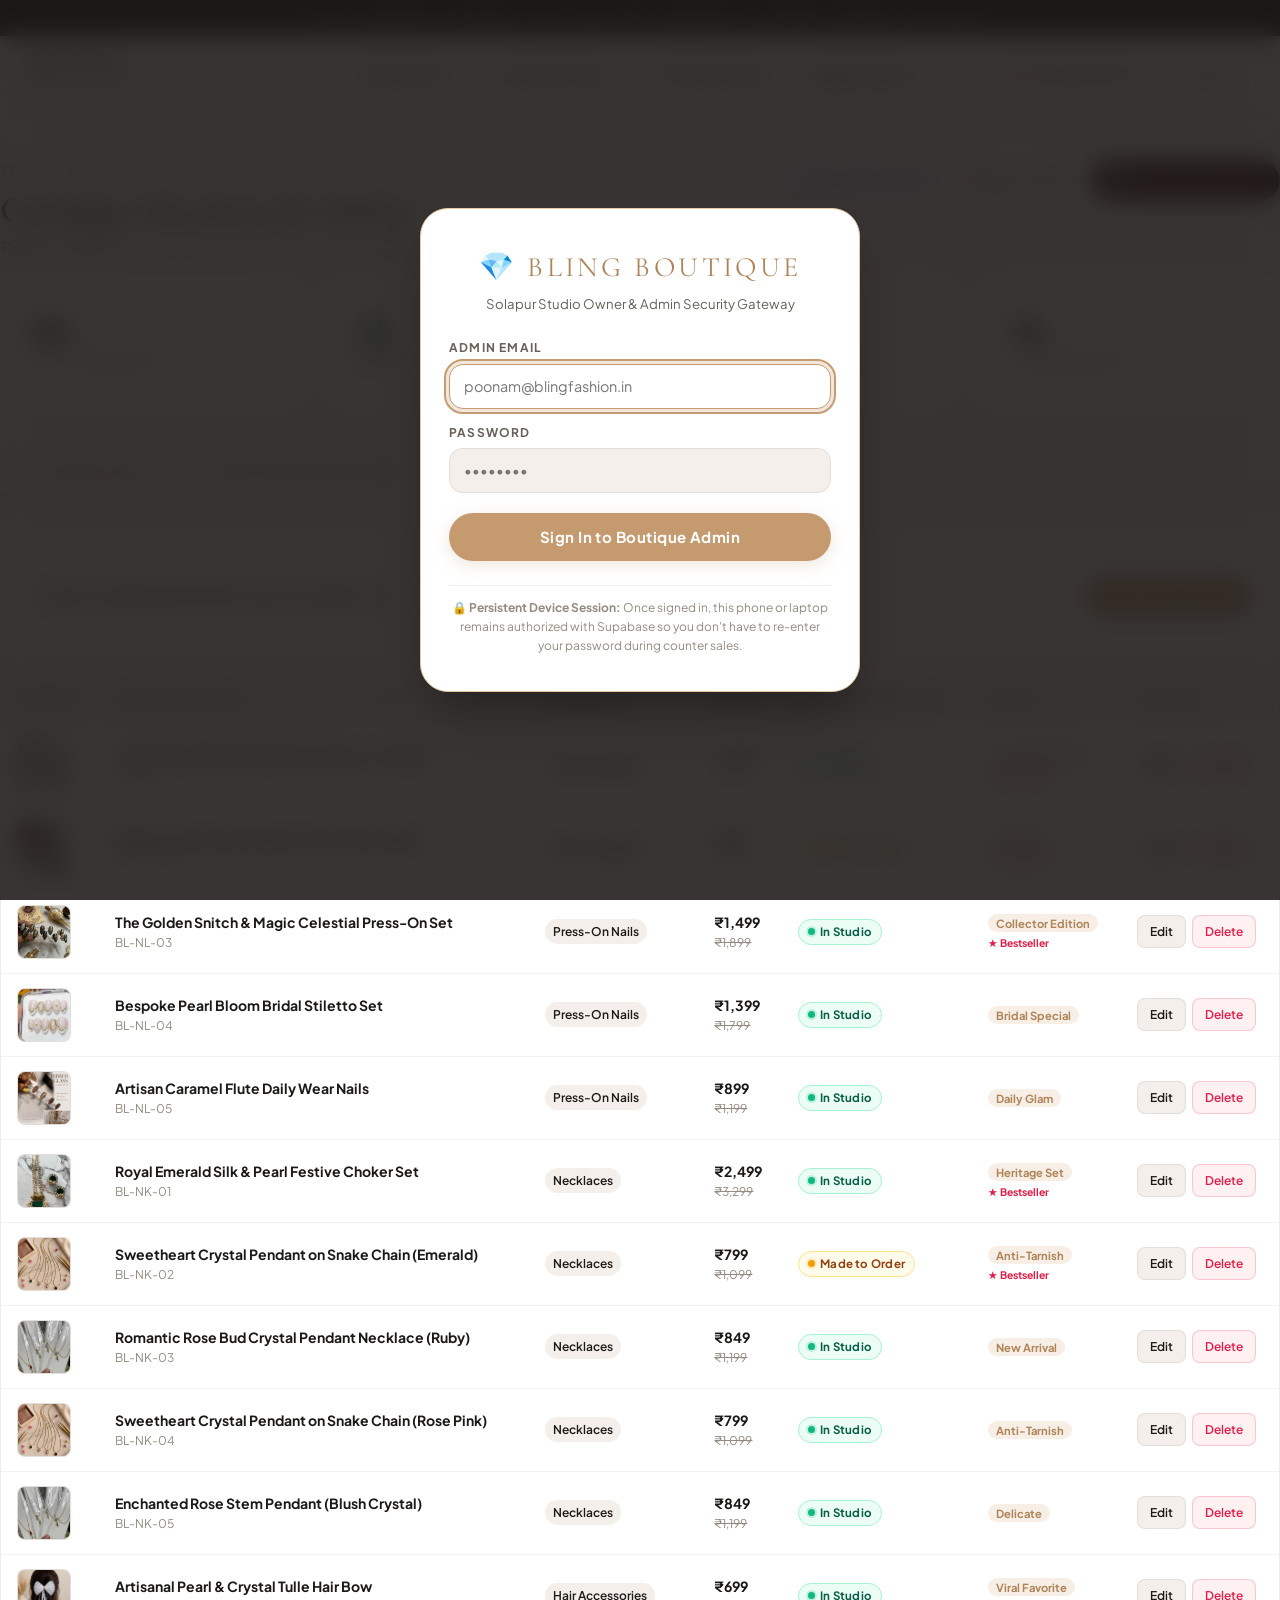
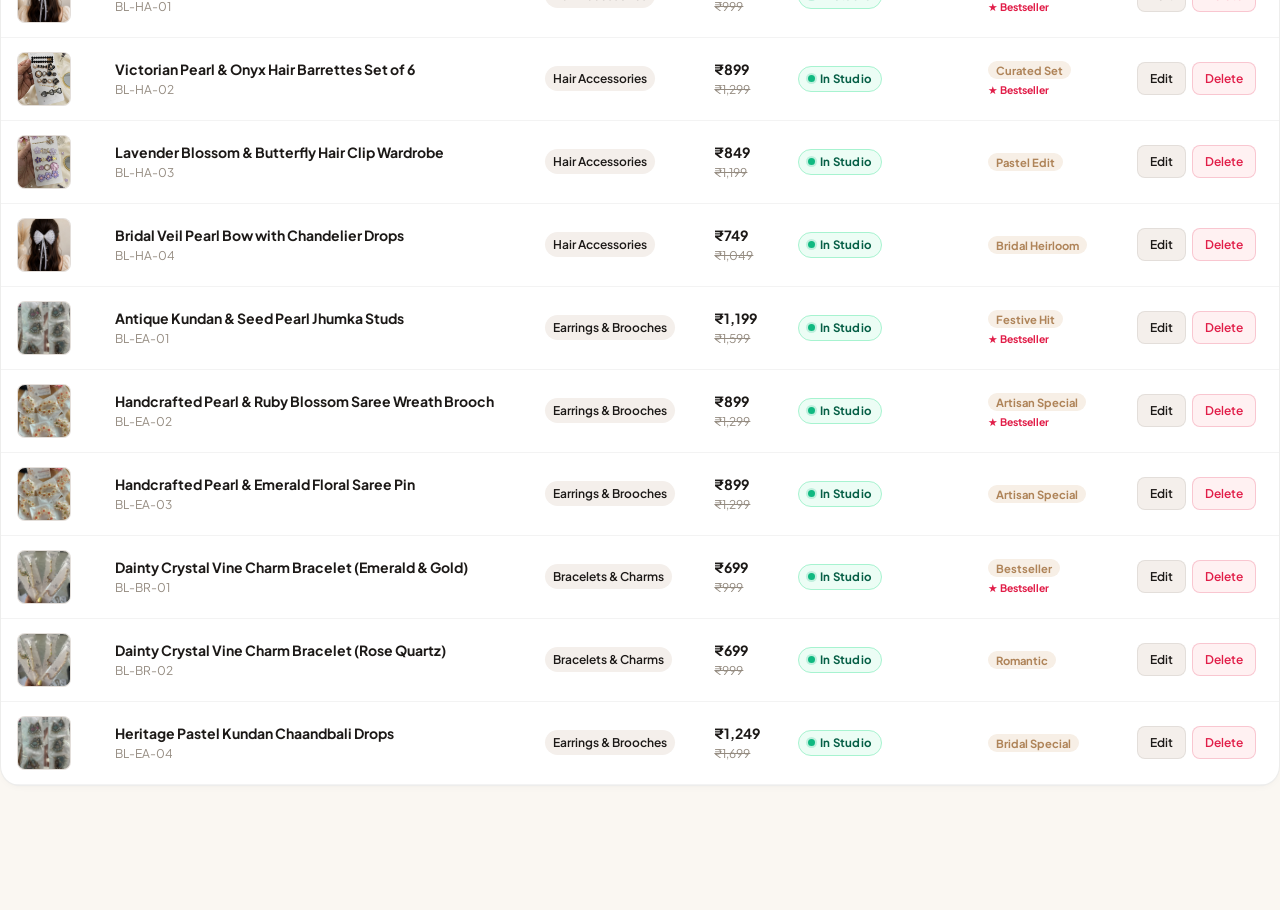
==== commit 1f541fc4: "refactor: streamline admin cloud tab and finalize supabase single source of truth" ====
--- a/admin.html
+++ b/admin.html
@@ -451,39 +451,32 @@
     <section id="view-cloud" class="admin-tab-content no-print" style="display: none;">
       <div style="display: grid; grid-template-columns: repeat(auto-fit, minmax(320px, 1fr)); gap: var(--space-lg);">
         
-        <!-- Supabase Credentials Manager -->
+        <!-- Supabase Cloud Database Status & Seeding -->
         <div class="stat-card" style="padding: var(--space-lg);">
-          <h3 style="font-size: 1.25rem; margin-bottom: 6px;">☁️ Supabase Cloud Database Connection</h3>
-          <p class="text-muted" style="font-size: 0.85rem; margin-bottom: 20px;">
-            Connect your free Supabase database. These credentials are saved safely in your browser storage and never published to GitHub.
-          </p>
-
-          <form id="cloud-credentials-form">
-            <div class="form-group" style="margin-bottom: 14px;">
-              <label for="cloud-url-input">Supabase Project URL</label>
-              <input type="url" id="cloud-url-input" class="form-input" placeholder="https://your-project.supabase.co" />
+          <div style="display: flex; justify-content: space-between; align-items: flex-start; margin-bottom: 12px;">
+            <div>
+              <h3 style="font-size: 1.25rem; margin-bottom: 4px;">☁️ Cloud Database & Live Sync</h3>
+              <p class="text-muted" style="font-size: 0.85rem;">
+                Your online boutique is connected to Supabase Cloud Database as the single source of truth.
+              </p>
             </div>
-
-            <div class="form-group" style="margin-bottom: 20px;">
-              <label for="cloud-key-input">Supabase Anon / Public Key</label>
-              <textarea id="cloud-key-input" class="form-textarea" rows="3" placeholder="eyJhbGciOi..."></textarea>
+          </div>
+
+          <div style="background: #ECFDF5; border: 1px solid #A7F3D0; border-radius: var(--radius-md); padding: 14px; margin-bottom: 20px;">
+            <div style="font-size: 0.75rem; text-transform: uppercase; letter-spacing: 0.1em; color: #065F46; font-weight: 700; margin-bottom: 4px;">Connection Status</div>
+            <div style="font-size: 0.95rem; font-weight: 700; color: #047857; display: flex; align-items: center; gap: 8px;">
+              <span class="status-indicator-dot" style="background: #10B981; width: 10px; height: 10px;"></span>
+              Supabase Realtime Cloud Connected
             </div>
-
-            <div style="display: flex; gap: 10px; flex-wrap: wrap;">
-              <button type="submit" class="btn btn-primary btn-sm">Save & Connect Cloud</button>
-              <button type="button" class="btn btn-secondary btn-sm" id="btn-clear-cloud">Clear Credentials</button>
-            </div>
-          </form>
-
-          <hr style="margin: 24px 0; border: none; border-top: 1px solid var(--color-border);" />
+          </div>
 
           <!-- 1-Click Database Seed -->
-          <div>
-            <h4 style="font-size: 0.95rem; margin-bottom: 4px;">🚀 One-Click Database Seeding</h4>
-            <p class="text-muted" style="font-size: 0.8rem; margin-bottom: 12px;">
-              Upload all 20 handcrafted boutique creations from this catalog into your fresh Supabase database in 1 click:
+          <div style="background: var(--color-bg-subtle); border: 1px solid var(--color-border); border-radius: var(--radius-md); padding: 18px; margin-bottom: 16px;">
+            <h4 style="font-size: 1rem; margin-bottom: 6px; color: var(--color-text-main);">🚀 Initial Database Seeding</h4>
+            <p class="text-muted" style="font-size: 0.825rem; margin-bottom: 14px; line-height: 1.5;">
+              Upload all 20 curated creations from the factory catalogue into your Supabase database. Click this once to populate your fresh cloud tables:
             </p>
-            <button type="button" class="btn btn-wine btn-sm" id="btn-seed-supabase">
+            <button type="button" class="btn btn-wine" id="btn-seed-supabase" style="width: 100%; justify-content: center; font-weight: 700; padding: 12px;">
               🚀 Seed All 20 Products to Supabase
             </button>
           </div>
--- a/css/style.css
+++ b/css/style.css
@@ -1097,6 +1097,21 @@
   box-shadow: var(--shadow-md);
 }
 
+.countertop-card-highlight {
+  border: 2px solid var(--color-accent) !important;
+  box-shadow: 0 0 0 4px var(--color-accent-glow), var(--shadow-md) !important;
+  animation: pulseCountertopHighlight 1.5s ease-in-out infinite alternate;
+}
+
+@keyframes pulseCountertopHighlight {
+  0% {
+    box-shadow: 0 0 0 3px var(--color-accent-glow), var(--shadow-sm);
+  }
+  100% {
+    box-shadow: 0 0 0 8px rgba(197, 154, 111, 0.4), var(--shadow-hover);
+  }
+}
+
 .countertop-card-header {
   display: flex;
   gap: 12px;
